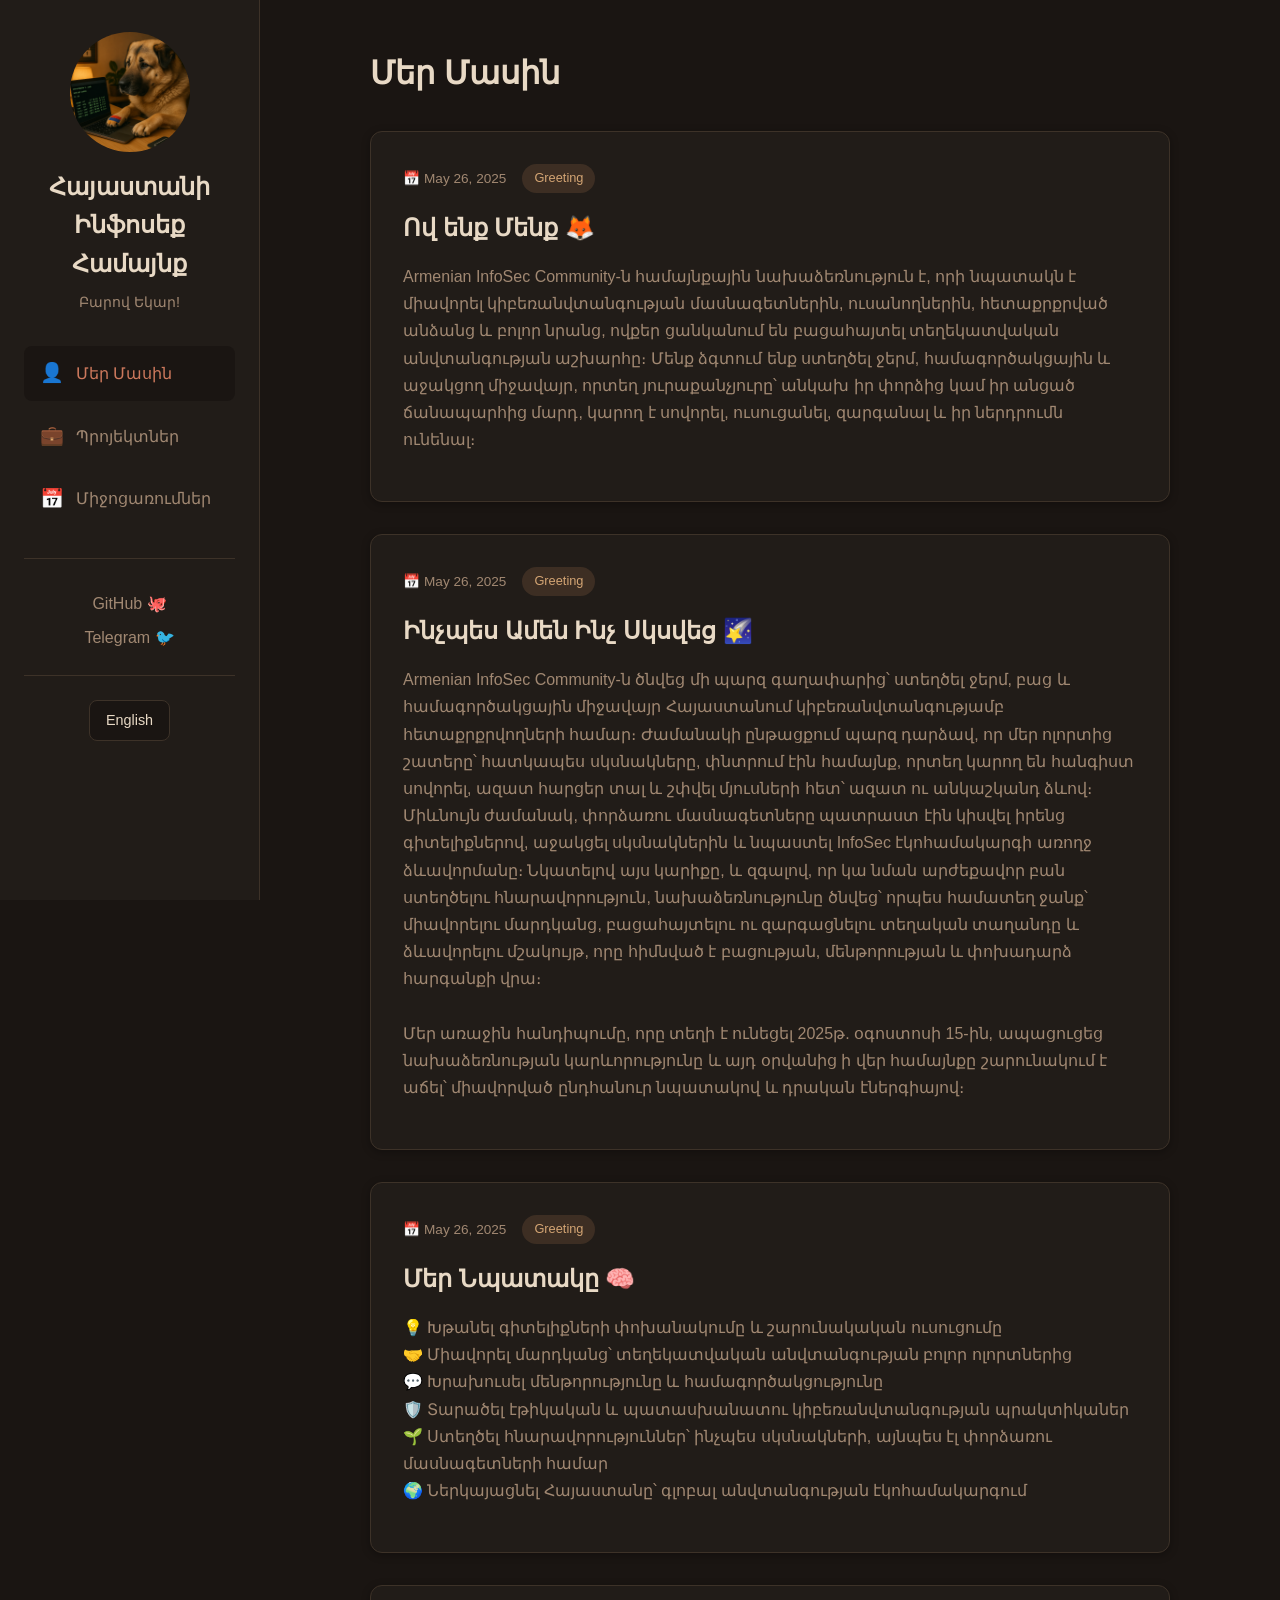
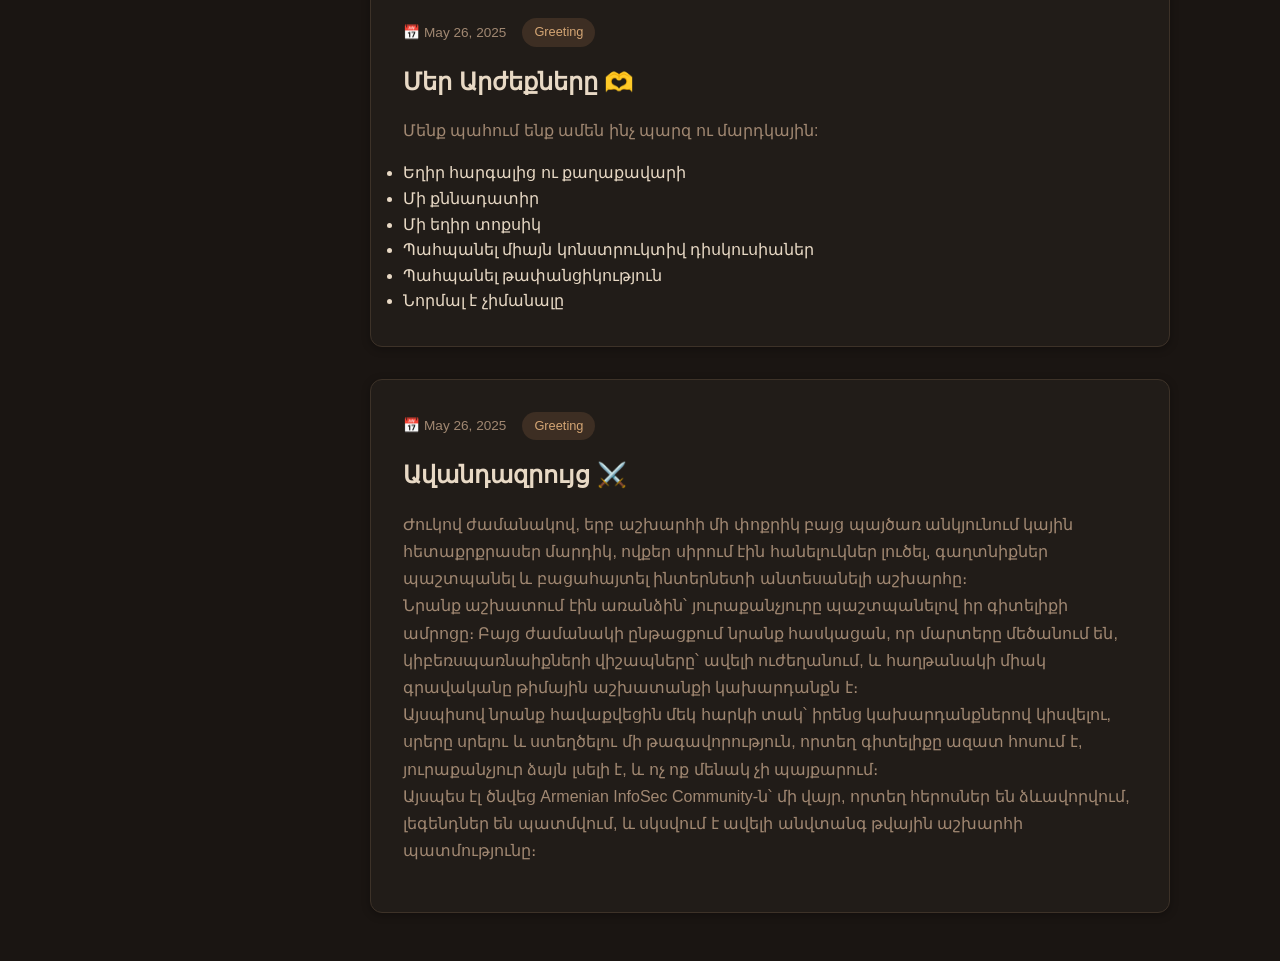
==== am/index.html @ d5e86c0e "Armenian version of the page" ====
<!DOCTYPE html>
<html lang="en">
<head>
    <meta charset="UTF-8">
    <meta name="viewport" content="width=device-width, initial-scale=1.0">
    <title>AIC Community</title>
    <style>
        * {
            margin: 0;
            padding: 0;
            box-sizing: border-box;
        }

        body {
            font-family: -apple-system, BlinkMacSystemFont, 'Segoe UI', Roboto, Oxygen, Ubuntu, Cantarell, sans-serif;
            background: #1a1512;
            color: #e8d9c5;
            line-height: 1.6;
        }

        .container {
            display: flex;
            min-height: 100vh;
        }

        /* Sidebar */
        .sidebar {
            width: 260px;
            background: #211c18;
            border-right: 1px solid #3d3228;
            padding: 2rem 1.5rem;
            position: fixed;
            height: 100vh;
            overflow-y: auto;
        }

        .profile {
            text-align: center;
            margin-bottom: 2rem;
        }

        .avatar {
            width: 120px;
            height: 120px;
            border-radius: 50%;
            background: linear-gradient(135deg, #cc785c 0%, #b5654d 100%);
            margin: 0 auto 1rem;
            display: flex;
            align-items: center;
            justify-content: center;
            color: white;
            font-size: 3rem;
            font-weight: bold;
        }

        .profile h1 {
            font-size: 1.5rem;
            margin-bottom: 0.5rem;
            color: #e8d9c5;
        }

        .profile p {
            color: #a18872;
            font-size: 0.9rem;
        }

        .nav {
            list-style: none;
            margin-top: 2rem;
        }

        .nav li {
            margin-bottom: 0.5rem;
        }

        .nav a {
            display: flex;
            align-items: center;
            padding: 0.75rem 1rem;
            color: #a18872;
            text-decoration: none;
            border-radius: 8px;
            transition: all 0.3s;
        }

        .nav a:hover, .nav a.active {
            background: #1a1512;
            color: #cc785c;
        }

        .nav a::before {
            content: '👤';
            margin-right: 0.75rem;
            font-size: 1.2rem;
        }

        .nav a[href*="projects"]::before { content: '💼'; }
        .nav a[href*="events"]::before { content: '📅'; }

        .social {
            display: flex;
            flex-direction: column;
            align-items: center;
            gap: 0.5rem;
            margin-top: 2rem;
            padding-top: 2rem;
            border-top: 1px solid #3d3228;
        }

        .social a {
            color: #a18872;
            text-decoration: none;
            font-size: 1rem;
            transition: color 0.3s;
        }

        .social a:hover {
            color: #cc785c;
        }

        .social br {
            display: none;
        }

        /* Main Content */
        .main {
            margin-left: 260px;
            flex: 1;
            padding: 3rem;
            display: flex;
            justify-content: center;
        }

        .content-wrapper {
            max-width: 800px;
            width: 100%;
        }

                /* Right Sidebar */
        .right-sidebar {
            position: fixed;
            right: 2rem;
            top: 3rem;
            width: 200px;
            max-height: calc(100vh - 6rem);
            overflow-y: auto;
        }
            .panel {
            background: transparent;
            border: none;
            padding: 1.5rem;
            margin-bottom: 1.5rem;
        }
        
        .panel h3 {
            color: #e8d9c5;
            font-size: 0.85rem;
            margin-bottom: 1rem;
            font-weight: 600;
            text-transform: uppercase;
            letter-spacing: 0.5px;
        }
        
        .panel-list {
            list-style: none;
        }
        
        .panel-list li {
            margin-bottom: 0.75rem;
        }
        
        .panel-list a {
            color: #a18872;
            text-decoration: none;
            font-size: 0.85rem;
            transition: color 0.3s;
            display: block;
            line-height: 1.6;
        }
        
        .panel-list a:hover {
            color: #cc785c;
        }
        

        .header {
            margin-bottom: 2rem;
        }

        .header h2 {
            font-size: 2rem;
            color: #e8d9c5;
            margin-bottom: 0.5rem;
        }

        .posts {
            display: grid;
            gap: 2rem;
        }

        .post-card {
            background: #211c18;
            border-radius: 12px;
            padding: 2rem;
            box-shadow: 0 2px 8px rgba(0,0,0,0.3);
            transition: transform 0.3s, box-shadow 0.3s;
            cursor: pointer;
            border: 1px solid #3d3228;
        }

        .post-card:hover {
            transform: translateY(-4px);
            box-shadow: 0 4px 16px rgba(204,120,92,0.2);
            border-color: #cc785c;
        }

        .post-meta {
            display: flex;
            align-items: center;
            gap: 1rem;
            color: #a18872;
            font-size: 0.85rem;
            margin-bottom: 1rem;
        }

        .post-date::before {
            content: '📅';
            margin-right: 0.25rem;
        }

        .post-category {
            background: #3d2e23;
            color: #d4a574;
            padding: 0.25rem 0.75rem;
            border-radius: 20px;
            font-size: 0.8rem;
        }

        .post-title {
            font-size: 1.5rem;
            color: #e8d9c5;
            margin-bottom: 1rem;
            font-weight: 600;
        }

        .post-excerpt {
            color: #a18872;
            line-height: 1.7;
            margin-bottom: 1rem;
        }

        .post-tags {
            display: flex;
            gap: 0.5rem;
            flex-wrap: wrap;
        }

        .tag {
            color: #cc785c;
            font-size: 0.85rem;
            text-decoration: none;
        }

        .tag::before {
            content: '#';
        }

        /* Responsive */
        @media (max-width: 1400px) {
            .right-sidebar {
                display: none;
            }
        }

        /* Responsive */
        @media (max-width: 768px) {
            .sidebar {
                display: none;
            }
            
            .main {
                margin-left: 0;
                padding: 1.5rem;
            }
            
            .content-wrapper {
                max-width: 100%;
            }
        }
            .language-switcher {
            margin-top: 1.5rem;
            padding-top: 1.5rem;
            border-top: 1px solid #3d3228;
            text-align: center;
        }

        .lang-button {
            display: inline-block;
            color: #e8d9c5;
            background: #1a1512;
            padding: 0.5rem 1rem;
            border-radius: 8px;
            text-decoration: none;
            font-size: 0.9rem;
            transition: all 0.3s;
            border: 1px solid #3d3228;
        }

        .lang-button:hover {
            background: #cc785c;
            color: #1a1512;
            border-color: #cc785c;
        }
        
    </style>
</head>
<body>
    <div class="container">
        <!-- Sidebar -->
        <aside class="sidebar">
            <div class="profile">
                <img src="/images/AIC_logo.png" alt="Profile Picture" class="avatar">
                <h1>Հայաստանի Ինֆոսեք Համայնք</h1>
                <p>Բարով Եկար!</p>
            </div>

            <nav>
                <ul class="nav">
                    <li><a href="/am/index.html" class="active">Մեր Մասին</a></li>
                    <li><a href="/am/projects.html">Պրոյեկտներ</a></li>
                    <li><a href="#events">Միջոցառումներ</a></li>
                </ul>
            </nav>

            <div class="social">
                <a href="https://github.com/Armenian-Infosec-Community" title="GitHub" target="_blank">
                    GitHub 🐙
                </a>
                <br>
                <a href="https://t.me/+4tjTBk0jC0E3NDRi" title="Telegram" target="_blank">
                    Telegram 🐦
                </a>
            </div>
            <div class="language-switcher">
                <a href="/index.html" class="lang-button">English</a>
            </div>
        </aside>

        <!-- Main Content -->
        <main class="main">
            <div class="content-wrapper">
            <header class="header">
                <h2>Մեր Մասին</h2>
            </header>

            <div class="posts">
                <!-- Post 1 -->
                <article class="post-card" id="post-1">
                    <div class="post-meta">
                        <span class="post-date">May 26, 2025</span>
                        <span class="post-category">Greeting</span>
                    </div>
                    <h3 class="post-title">Ով ենք Մենք 🦊</h3>
                    <p class="post-excerpt">
                        Armenian InfoSec Community-ն համայնքային նախաձեռնություն է, որի նպատակն է միավորել կիբեռանվտանգության մասնագետներին, ուսանողներին, հետաքրքրված անձանց և բոլոր նրանց, ովքեր ցանկանում են բացահայտել տեղեկատվական անվտանգության աշխարհը։ Մենք ձգտում ենք ստեղծել ջերմ, համագործակցային և աջակցող միջավայր, որտեղ յուրաքանչյուրը՝ անկախ իր փորձից կամ իր անցած ճանապարհից մարդ, կարող է սովորել, ուսուցանել, զարգանալ և իր ներդրումն ունենալ։

        </p>
                    <div></div>
                </article>

                <!-- Post 2 -->
                <article class="post-card" id="post-2">
                    <div class="post-meta">
                        <span class="post-date">May 26, 2025</span>
                        <span class="post-category">Greeting</span>
                    </div>
                    <h3 class="post-title">Ինչպես Ամեն Ինչ Սկսվեց 🌠</h3>
                    <p class="post-excerpt">
                        Armenian InfoSec Community-ն ծնվեց մի պարզ գաղափարից՝ ստեղծել ջերմ, բաց և համագործակցային միջավայր Հայաստանում կիբեռանվտանգությամբ հետաքրքրվողների համար։ Ժամանակի ընթացքում պարզ դարձավ, որ մեր ոլորտից շատերը՝ հատկապես սկսնակները, փնտրում էին համայնք, որտեղ կարող են հանգիստ սովորել, ազատ հարցեր տալ և շփվել մյուսների հետ՝ ազատ ու անկաշկանդ ձևով։ Միևնույն ժամանակ, փորձառու մասնագետները պատրաստ էին կիսվել իրենց գիտելիքներով, աջակցել սկսնակներին և նպաստել InfoSec էկոհամակարգի առողջ ձևավորմանը։ Նկատելով այս կարիքը, և զգալով, որ կա նման արժեքավոր բան ստեղծելու հնարավորություն, նախաձեռնությունը ծնվեց՝ որպես համատեղ ջանք՝ միավորելու մարդկանց, բացահայտելու ու զարգացնելու տեղական տաղանդը և ձևավորելու մշակույթ, որը հիմնված է բացության, մենթորության և փոխադարձ հարգանքի վրա։  

<br><br>Մեր առաջին հանդիպումը, որը տեղի է ունեցել 2025թ. օգոստոսի 15-ին, ապացուցեց նախաձեռնության կարևորությունը և այդ օրվանից ի վեր համայնքը շարունակում է աճել՝ միավորված ընդհանուր նպատակով և դրական էներգիայով։
      </p>
                    <div>
                    </div>
                </article>

                <!-- Post 3 -->
                <article class="post-card" id="post-3">
                    <div class="post-meta">
                        <span class="post-date">May 26, 2025</span>
                        <span class="post-category">Greeting</span>
                    </div>
                    <h3 class="post-title">Մեր Նպատակը 🧠</h3>
                    <p class="post-excerpt">
💡 Խթանել գիտելիքների փոխանակումը և շարունակական ուսուցումը <br>

🤝 Միավորել մարդկանց՝ տեղեկատվական անվտանգության բոլոր ոլորտներից <br>

💬 Խրախուսել մենթորությունը և համագործակցությունը<br>

🛡️ Տարածել էթիկական և պատասխանատու կիբեռանվտանգության պրակտիկաներ<br>

🌱 Ստեղծել հնարավորություններ՝ ինչպես սկսնակների, այնպես էլ փորձառու մասնագետների համար<br>

🌍 Ներկայացնել Հայաստանը՝ գլոբալ անվտանգության էկոհամակարգում     <br>              </p>
                    <div>
                    </div>
                </article>

                <!-- Post 4 -->
                <article class="post-card" id="post-4">
                    <div class="post-meta">
                        <span class="post-date">May 26, 2025</span>
                        <span class="post-category">Greeting</span>
                    </div>
                    <h3 class="post-title">Մեր Արժեքները 🫶</h3>
                    <p class="post-excerpt">
Մենք պահում ենք ամեն ինչ պարզ ու մարդկային:<br>  
<ul>
<li>Եղիր հարգալից ու քաղաքավարի<br> </li>

<li>Մի քննադատիր<br>  </li>

<li>Մի եղիր տոքսիկ<br>  </li>

<li>Պահպանել միայն կոնստրուկտիվ դիսկուսիաներ<br>  </li>

<li>Պահպանել թափանցիկություն<br>   </li>

<li>Նորմալ է չիմանալը     <br>  </li>             </p>
                    <div>
                    </div>
                </article>
                               <!-- Post 5 -->
                <article class="post-card" id="post-5">
                    <div class="post-meta">
                        <span class="post-date">May 26, 2025</span>
                        <span class="post-category">Greeting</span>
                    </div>
                    <h3 class="post-title">Ավանդազրույց ⚔️</h3>
                    <p class="post-excerpt">
Ժուկով ժամանակով, երբ աշխարհի մի փոքրիկ բայց պայծառ անկյունում կային հետաքրքրասեր մարդիկ, ովքեր սիրում էին հանելուկներ լուծել, գաղտնիքներ պաշտպանել և բացահայտել ինտերնետի անտեսանելի աշխարհը։<br> 
Նրանք աշխատում էին առանձին՝ յուրաքանչյուրը պաշտպանելով իր գիտելիքի ամրոցը։ Բայց ժամանակի ընթացքում նրանք հասկացան, որ մարտերը մեծանում են, կիբեռսպառնաիքների վիշապները՝ ավելի ուժեղանում, և հաղթանակի միակ գրավականը թիմային աշխատանքի կախարդանքն է։ <br>
Այսպիսով նրանք հավաքվեցին մեկ հարկի տակ՝ իրենց կախարդանքներով կիսվելու, սրերը սրելու և ստեղծելու մի թագավորություն, որտեղ գիտելիքը ազատ հոսում է, յուրաքանչյուր ձայն լսելի է, և ոչ ոք մենակ չի պայքարում։ <br>
Այսպես էլ ծնվեց Armenian InfoSec Community-ն՝ մի վայր, որտեղ հերոսներ են ձևավորվում, լեգենդներ են պատմվում, և սկսվում է ավելի անվտանգ թվային աշխարհի պատմությունը։

          </p>
                    <div>
                    </div>
                </article>
            </div>
            </div>
        </main>
    <!-- Right Sidebar -->
<aside class="right-sidebar">
    <!-- Table of Contents -->
    <div class="panel">
        <h3>Contents</h3>
        <ul class="panel-list">
            <li><a href="#post-1">Ով ենք Մենք</a></li>
            <li><a href="#post-2">Ինչպես Ամեն Ինչ Սկսվեց</a></li>
            <li><a href="#post-3">Մեր Նպատակը</a></li>
            <li><a href="#post-4">Մեր Արժեքները</a></li>
            <li><a href="#post-5">Ավանդազրույց</a></li>
        </ul>
    </div>
</aside>
    </div>
</body>

</html>
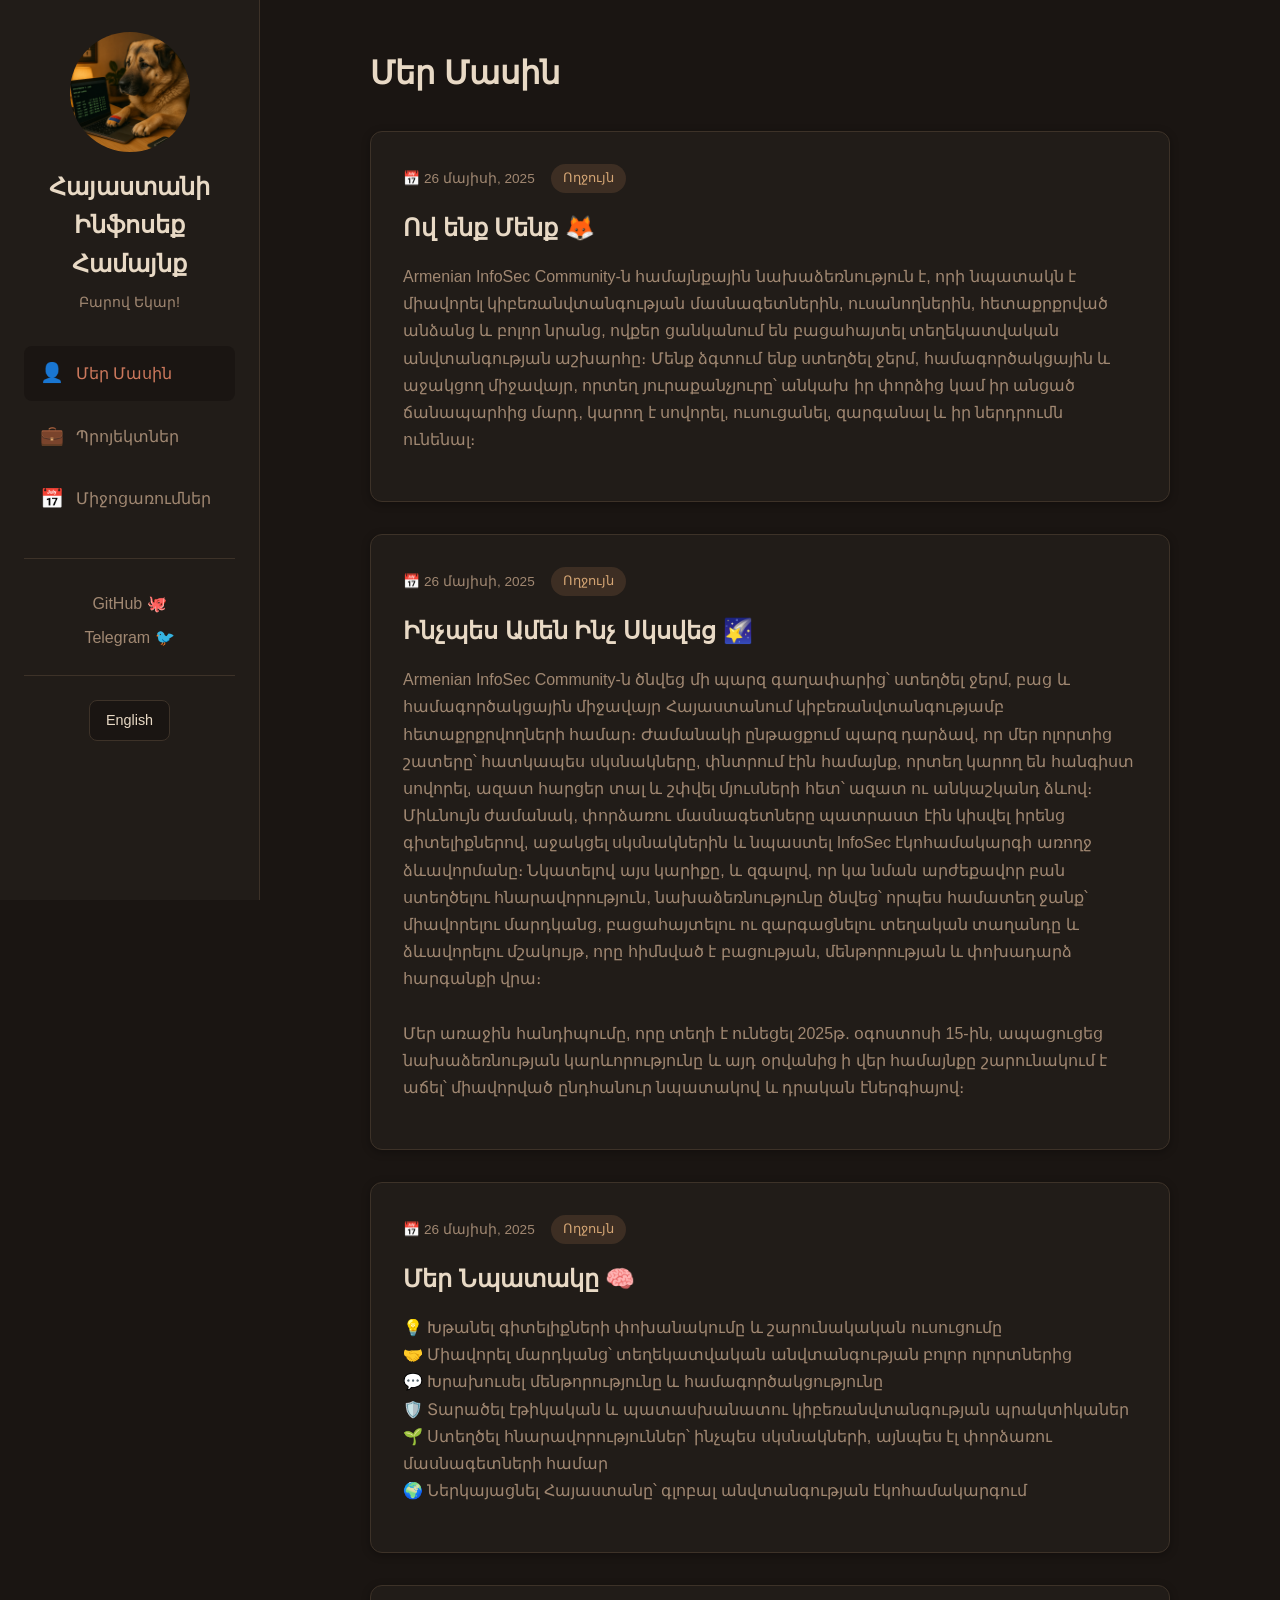
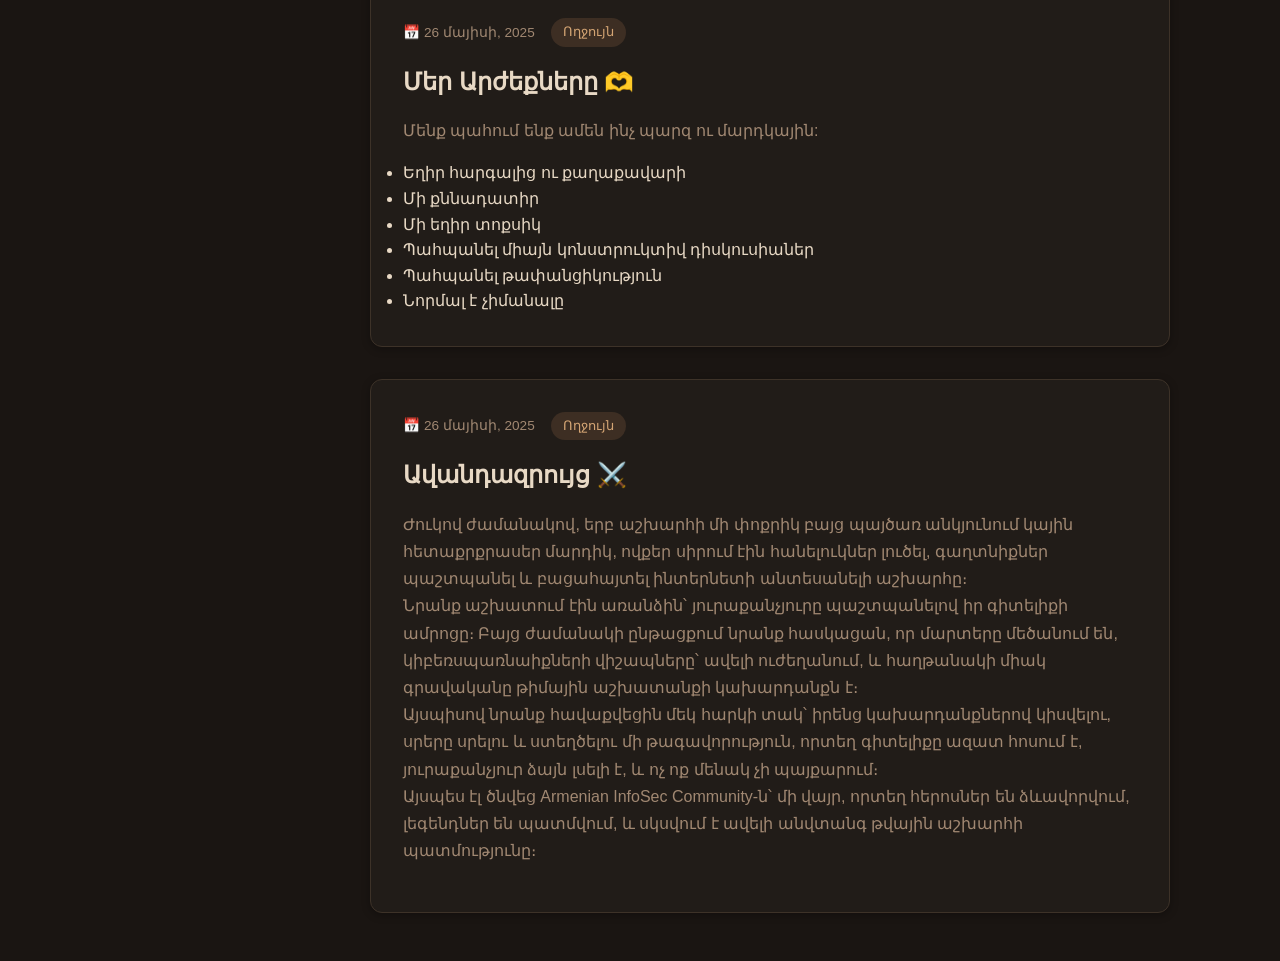
==== commit 2fd43d20: "Add mobile navigation and fix stale site content Turn the sidebar into a compact header at 768px and" ====
--- a/am/index.html
+++ b/am/index.html
@@ -1,9 +1,9 @@
 <!DOCTYPE html>
-<html lang="en">
+<html lang="hy">
 <head>
     <meta charset="UTF-8">
     <meta name="viewport" content="width=device-width, initial-scale=1.0">
-    <title>AIC Community</title>
+    <title>Հայաստանի Ինֆոսեք Համայնք</title>
     <style>
         * {
             margin: 0;
@@ -274,10 +274,6 @@
 
         /* Responsive */
         @media (max-width: 768px) {
-            .sidebar {
-                display: none;
-            }
-            
             .main {
                 margin-left: 0;
                 padding: 1.5rem;
@@ -312,6 +308,76 @@
             border-color: #cc785c;
         }
         
+        /* Mobile: the sidebar becomes a compact header so navigation stays available */
+        @media (max-width: 768px) {
+            .container {
+                flex-direction: column;
+            }
+
+            .sidebar {
+                position: static;
+                width: 100%;
+                height: auto;
+                overflow-y: visible;
+                border-right: none;
+                border-bottom: 1px solid #3d3228;
+                padding: 1.5rem;
+            }
+
+            .profile {
+                margin-bottom: 1rem;
+            }
+
+            .avatar {
+                width: 72px;
+                height: 72px;
+                margin-bottom: 0.5rem;
+            }
+
+            .profile h1 {
+                font-size: 1.25rem;
+                margin-bottom: 0.25rem;
+            }
+
+            .nav {
+                display: flex;
+                flex-wrap: wrap;
+                justify-content: center;
+                gap: 0.5rem;
+                margin-top: 1rem;
+            }
+
+            .nav li {
+                margin-bottom: 0;
+            }
+
+            .nav a {
+                padding: 0.5rem 0.75rem;
+                font-size: 0.9rem;
+            }
+
+            .nav a::before {
+                margin-right: 0.5rem;
+                font-size: 1rem;
+            }
+
+            .social {
+                flex-direction: row;
+                justify-content: center;
+                gap: 1.5rem;
+                margin-top: 1rem;
+                padding-top: 1rem;
+            }
+
+            .language-switcher {
+                margin-top: 1rem;
+                padding-top: 1rem;
+            }
+
+            .project-value a {
+                overflow-wrap: anywhere;
+            }
+        }
     </style>
 </head>
 <body>
@@ -328,7 +394,7 @@
                 <ul class="nav">
                     <li><a href="/am/index.html" class="active">Մեր Մասին</a></li>
                     <li><a href="/am/projects.html">Պրոյեկտներ</a></li>
-                    <li><a href="#events">Միջոցառումներ</a></li>
+                    <li><a href="/am/events.html">Միջոցառումներ</a></li>
                 </ul>
             </nav>
 
@@ -357,8 +423,8 @@
                 <!-- Post 1 -->
                 <article class="post-card" id="post-1">
                     <div class="post-meta">
-                        <span class="post-date">May 26, 2025</span>
-                        <span class="post-category">Greeting</span>
+                        <span class="post-date">26 մայիսի, 2025</span>
+                        <span class="post-category">Ողջույն</span>
                     </div>
                     <h3 class="post-title">Ով ենք Մենք 🦊</h3>
                     <p class="post-excerpt">
@@ -371,8 +437,8 @@
                 <!-- Post 2 -->
                 <article class="post-card" id="post-2">
                     <div class="post-meta">
-                        <span class="post-date">May 26, 2025</span>
-                        <span class="post-category">Greeting</span>
+                        <span class="post-date">26 մայիսի, 2025</span>
+                        <span class="post-category">Ողջույն</span>
                     </div>
                     <h3 class="post-title">Ինչպես Ամեն Ինչ Սկսվեց 🌠</h3>
                     <p class="post-excerpt">
@@ -387,8 +453,8 @@
                 <!-- Post 3 -->
                 <article class="post-card" id="post-3">
                     <div class="post-meta">
-                        <span class="post-date">May 26, 2025</span>
-                        <span class="post-category">Greeting</span>
+                        <span class="post-date">26 մայիսի, 2025</span>
+                        <span class="post-category">Ողջույն</span>
                     </div>
                     <h3 class="post-title">Մեր Նպատակը 🧠</h3>
                     <p class="post-excerpt">
@@ -410,8 +476,8 @@
                 <!-- Post 4 -->
                 <article class="post-card" id="post-4">
                     <div class="post-meta">
-                        <span class="post-date">May 26, 2025</span>
-                        <span class="post-category">Greeting</span>
+                        <span class="post-date">26 մայիսի, 2025</span>
+                        <span class="post-category">Ողջույն</span>
                     </div>
                     <h3 class="post-title">Մեր Արժեքները 🫶</h3>
                     <p class="post-excerpt">
@@ -434,8 +500,8 @@
                                <!-- Post 5 -->
                 <article class="post-card" id="post-5">
                     <div class="post-meta">
-                        <span class="post-date">May 26, 2025</span>
-                        <span class="post-category">Greeting</span>
+                        <span class="post-date">26 մայիսի, 2025</span>
+                        <span class="post-category">Ողջույն</span>
                     </div>
                     <h3 class="post-title">Ավանդազրույց ⚔️</h3>
                     <p class="post-excerpt">
@@ -455,7 +521,7 @@
 <aside class="right-sidebar">
     <!-- Table of Contents -->
     <div class="panel">
-        <h3>Contents</h3>
+        <h3>Բովանդակություն</h3>
         <ul class="panel-list">
             <li><a href="#post-1">Ով ենք Մենք</a></li>
             <li><a href="#post-2">Ինչպես Ամեն Ինչ Սկսվեց</a></li>
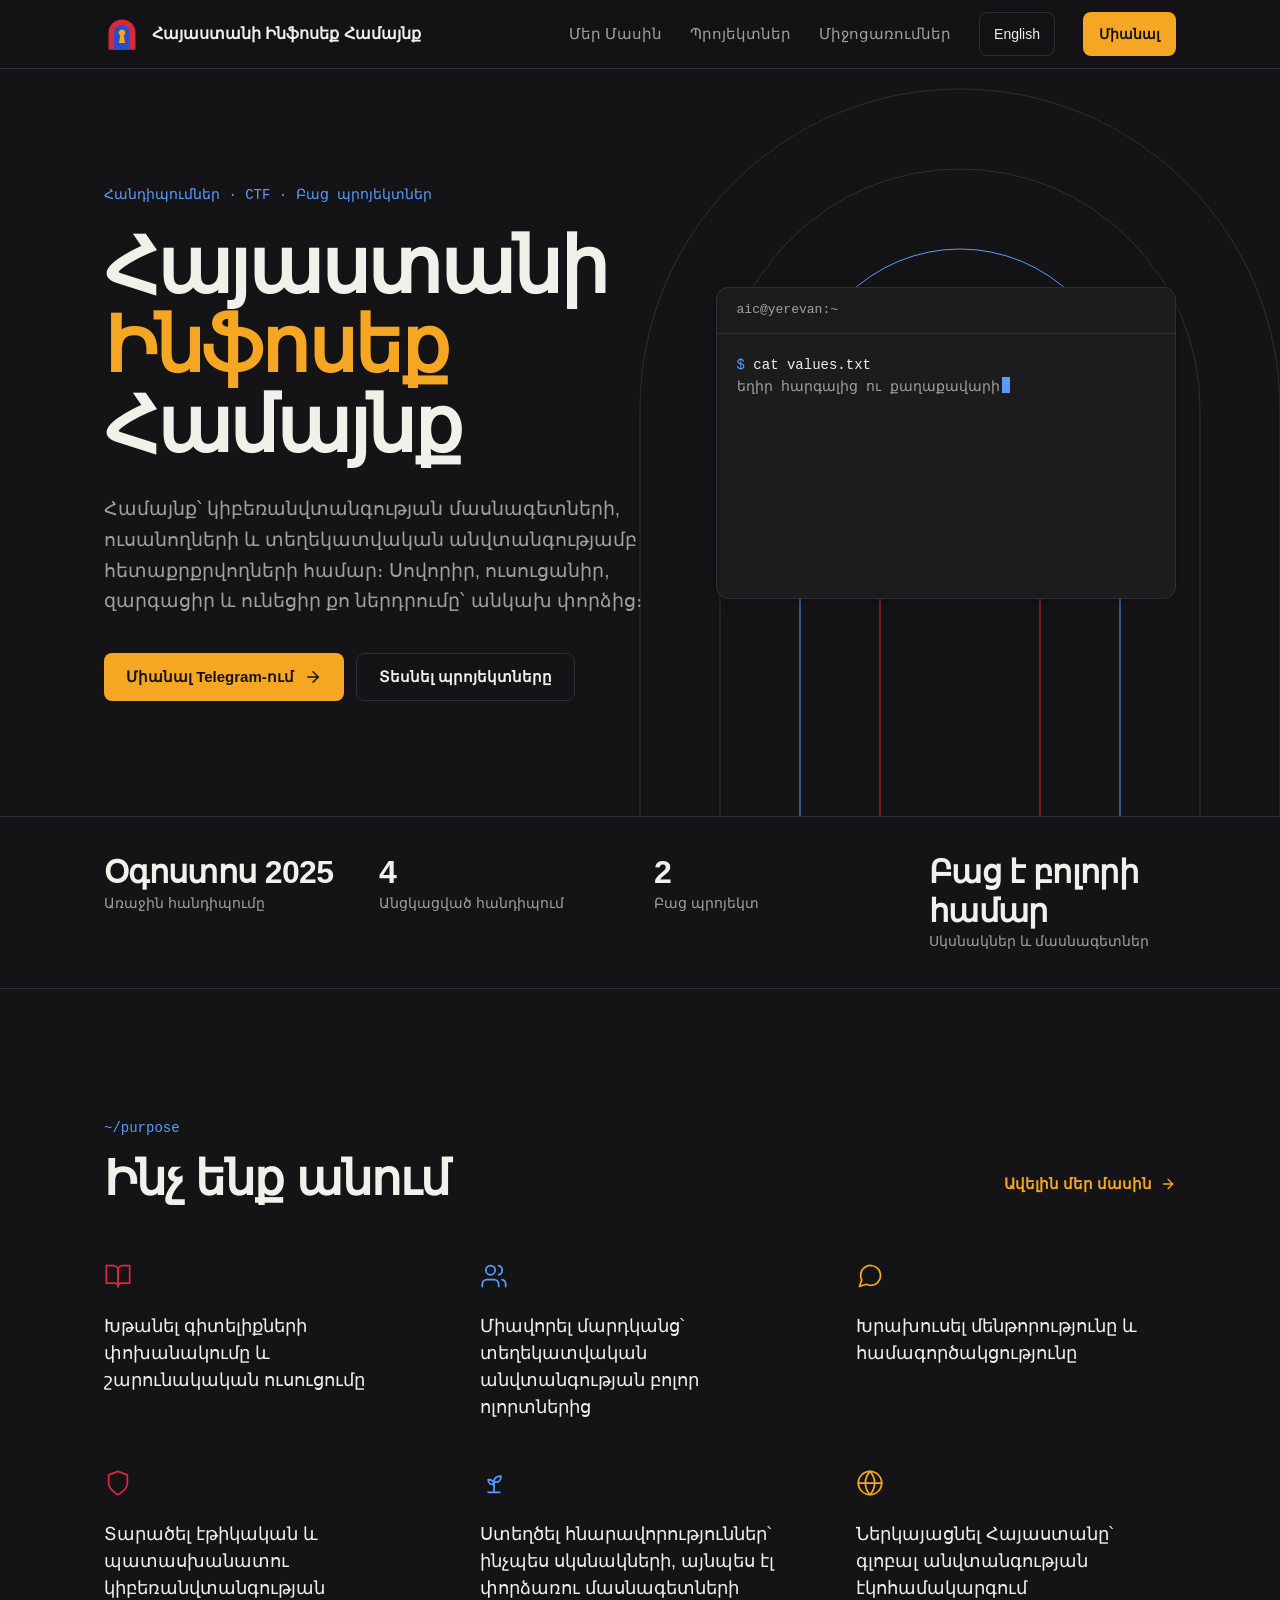
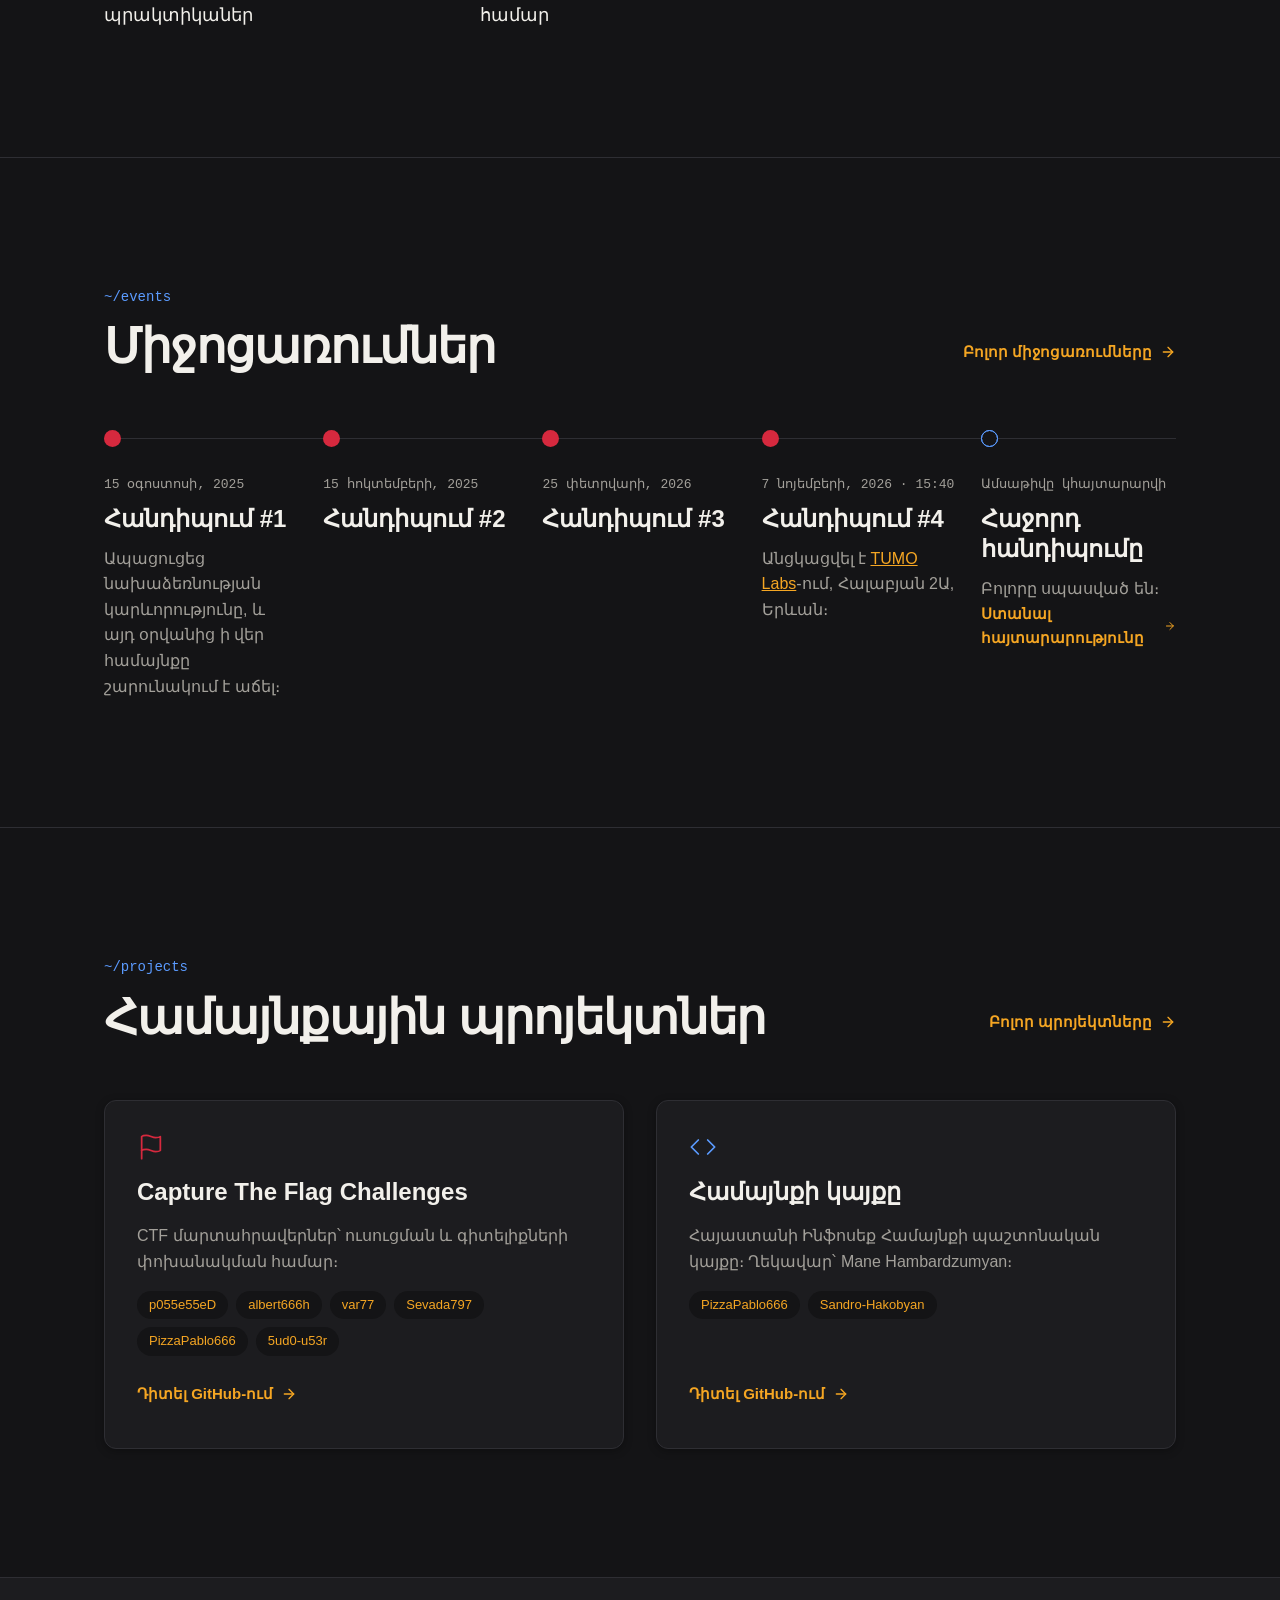
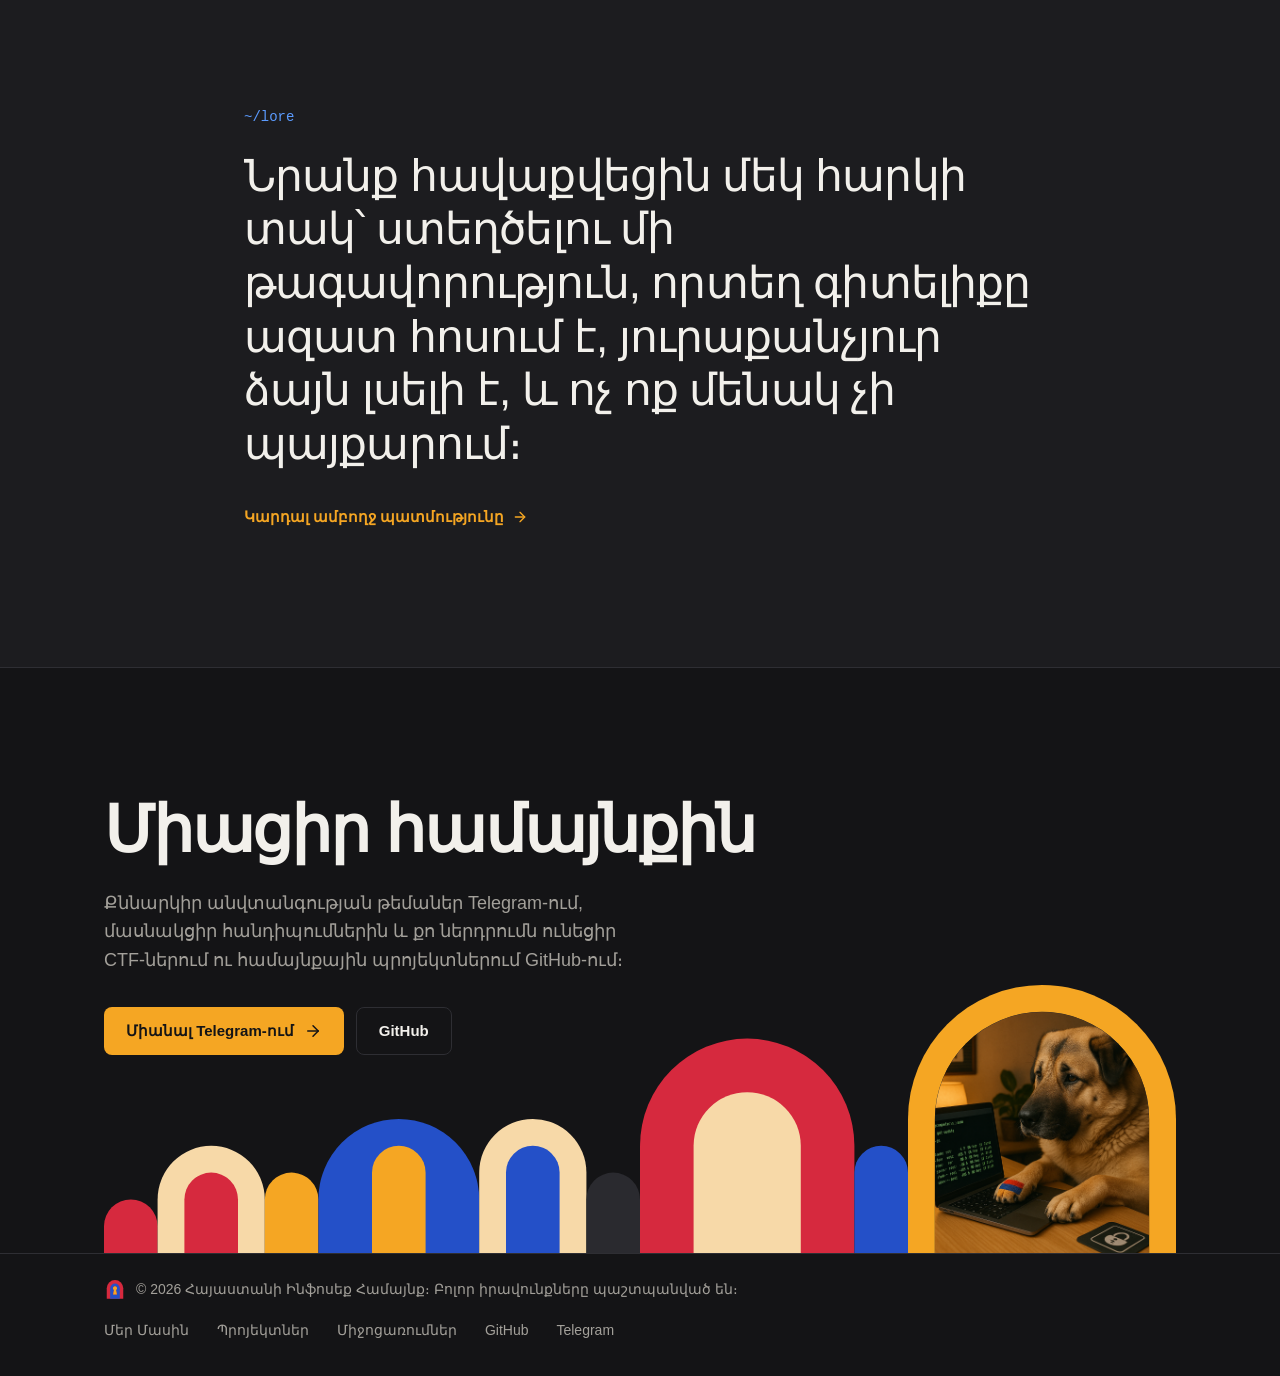
==== commit ddb931e1: "Redesign site with top navigation, new palette and vector logo Replace the sidebar layout with a sha" ====
--- a/am/index.html
+++ b/am/index.html
@@ -1,537 +1,219 @@
-<!DOCTYPE html>
-<html lang="hy">
-<head>
-    <meta charset="UTF-8">
-    <meta name="viewport" content="width=device-width, initial-scale=1.0">
-    <title>Հայաստանի Ինֆոսեք Համայնք</title>
-    <style>
-        * {
-            margin: 0;
-            padding: 0;
-            box-sizing: border-box;
-        }
-
-        body {
-            font-family: -apple-system, BlinkMacSystemFont, 'Segoe UI', Roboto, Oxygen, Ubuntu, Cantarell, sans-serif;
-            background: #1a1512;
-            color: #e8d9c5;
-            line-height: 1.6;
-        }
-
-        .container {
-            display: flex;
-            min-height: 100vh;
-        }
-
-        /* Sidebar */
-        .sidebar {
-            width: 260px;
-            background: #211c18;
-            border-right: 1px solid #3d3228;
-            padding: 2rem 1.5rem;
-            position: fixed;
-            height: 100vh;
-            overflow-y: auto;
-        }
-
-        .profile {
-            text-align: center;
-            margin-bottom: 2rem;
-        }
-
-        .avatar {
-            width: 120px;
-            height: 120px;
-            border-radius: 50%;
-            background: linear-gradient(135deg, #cc785c 0%, #b5654d 100%);
-            margin: 0 auto 1rem;
-            display: flex;
-            align-items: center;
-            justify-content: center;
-            color: white;
-            font-size: 3rem;
-            font-weight: bold;
-        }
-
-        .profile h1 {
-            font-size: 1.5rem;
-            margin-bottom: 0.5rem;
-            color: #e8d9c5;
-        }
-
-        .profile p {
-            color: #a18872;
-            font-size: 0.9rem;
-        }
-
-        .nav {
-            list-style: none;
-            margin-top: 2rem;
-        }
-
-        .nav li {
-            margin-bottom: 0.5rem;
-        }
-
-        .nav a {
-            display: flex;
-            align-items: center;
-            padding: 0.75rem 1rem;
-            color: #a18872;
-            text-decoration: none;
-            border-radius: 8px;
-            transition: all 0.3s;
-        }
-
-        .nav a:hover, .nav a.active {
-            background: #1a1512;
-            color: #cc785c;
-        }
-
-        .nav a::before {
-            content: '👤';
-            margin-right: 0.75rem;
-            font-size: 1.2rem;
-        }
-
-        .nav a[href*="projects"]::before { content: '💼'; }
-        .nav a[href*="events"]::before { content: '📅'; }
-
-        .social {
-            display: flex;
-            flex-direction: column;
-            align-items: center;
-            gap: 0.5rem;
-            margin-top: 2rem;
-            padding-top: 2rem;
-            border-top: 1px solid #3d3228;
-        }
-
-        .social a {
-            color: #a18872;
-            text-decoration: none;
-            font-size: 1rem;
-            transition: color 0.3s;
-        }
-
-        .social a:hover {
-            color: #cc785c;
-        }
-
-        .social br {
-            display: none;
-        }
-
-        /* Main Content */
-        .main {
-            margin-left: 260px;
-            flex: 1;
-            padding: 3rem;
-            display: flex;
-            justify-content: center;
-        }
-
-        .content-wrapper {
-            max-width: 800px;
-            width: 100%;
-        }
-
-                /* Right Sidebar */
-        .right-sidebar {
-            position: fixed;
-            right: 2rem;
-            top: 3rem;
-            width: 200px;
-            max-height: calc(100vh - 6rem);
-            overflow-y: auto;
-        }
-            .panel {
-            background: transparent;
-            border: none;
-            padding: 1.5rem;
-            margin-bottom: 1.5rem;
-        }
-        
-        .panel h3 {
-            color: #e8d9c5;
-            font-size: 0.85rem;
-            margin-bottom: 1rem;
-            font-weight: 600;
-            text-transform: uppercase;
-            letter-spacing: 0.5px;
-        }
-        
-        .panel-list {
-            list-style: none;
-        }
-        
-        .panel-list li {
-            margin-bottom: 0.75rem;
-        }
-        
-        .panel-list a {
-            color: #a18872;
-            text-decoration: none;
-            font-size: 0.85rem;
-            transition: color 0.3s;
-            display: block;
-            line-height: 1.6;
-        }
-        
-        .panel-list a:hover {
-            color: #cc785c;
-        }
-        
-
-        .header {
-            margin-bottom: 2rem;
-        }
-
-        .header h2 {
-            font-size: 2rem;
-            color: #e8d9c5;
-            margin-bottom: 0.5rem;
-        }
-
-        .posts {
-            display: grid;
-            gap: 2rem;
-        }
-
-        .post-card {
-            background: #211c18;
-            border-radius: 12px;
-            padding: 2rem;
-            box-shadow: 0 2px 8px rgba(0,0,0,0.3);
-            transition: transform 0.3s, box-shadow 0.3s;
-            cursor: pointer;
-            border: 1px solid #3d3228;
-        }
-
-        .post-card:hover {
-            transform: translateY(-4px);
-            box-shadow: 0 4px 16px rgba(204,120,92,0.2);
-            border-color: #cc785c;
-        }
-
-        .post-meta {
-            display: flex;
-            align-items: center;
-            gap: 1rem;
-            color: #a18872;
-            font-size: 0.85rem;
-            margin-bottom: 1rem;
-        }
-
-        .post-date::before {
-            content: '📅';
-            margin-right: 0.25rem;
-        }
-
-        .post-category {
-            background: #3d2e23;
-            color: #d4a574;
-            padding: 0.25rem 0.75rem;
-            border-radius: 20px;
-            font-size: 0.8rem;
-        }
-
-        .post-title {
-            font-size: 1.5rem;
-            color: #e8d9c5;
-            margin-bottom: 1rem;
-            font-weight: 600;
-        }
-
-        .post-excerpt {
-            color: #a18872;
-            line-height: 1.7;
-            margin-bottom: 1rem;
-        }
-
-        .post-tags {
-            display: flex;
-            gap: 0.5rem;
-            flex-wrap: wrap;
-        }
-
-        .tag {
-            color: #cc785c;
-            font-size: 0.85rem;
-            text-decoration: none;
-        }
-
-        .tag::before {
-            content: '#';
-        }
-
-        /* Responsive */
-        @media (max-width: 1400px) {
-            .right-sidebar {
-                display: none;
-            }
-        }
-
-        /* Responsive */
-        @media (max-width: 768px) {
-            .main {
-                margin-left: 0;
-                padding: 1.5rem;
-            }
-            
-            .content-wrapper {
-                max-width: 100%;
-            }
-        }
-            .language-switcher {
-            margin-top: 1.5rem;
-            padding-top: 1.5rem;
-            border-top: 1px solid #3d3228;
-            text-align: center;
-        }
-
-        .lang-button {
-            display: inline-block;
-            color: #e8d9c5;
-            background: #1a1512;
-            padding: 0.5rem 1rem;
-            border-radius: 8px;
-            text-decoration: none;
-            font-size: 0.9rem;
-            transition: all 0.3s;
-            border: 1px solid #3d3228;
-        }
-
-        .lang-button:hover {
-            background: #cc785c;
-            color: #1a1512;
-            border-color: #cc785c;
-        }
-        
-        /* Mobile: the sidebar becomes a compact header so navigation stays available */
-        @media (max-width: 768px) {
-            .container {
-                flex-direction: column;
-            }
-
-            .sidebar {
-                position: static;
-                width: 100%;
-                height: auto;
-                overflow-y: visible;
-                border-right: none;
-                border-bottom: 1px solid #3d3228;
-                padding: 1.5rem;
-            }
-
-            .profile {
-                margin-bottom: 1rem;
-            }
-
-            .avatar {
-                width: 72px;
-                height: 72px;
-                margin-bottom: 0.5rem;
-            }
-
-            .profile h1 {
-                font-size: 1.25rem;
-                margin-bottom: 0.25rem;
-            }
-
-            .nav {
-                display: flex;
-                flex-wrap: wrap;
-                justify-content: center;
-                gap: 0.5rem;
-                margin-top: 1rem;
-            }
-
-            .nav li {
-                margin-bottom: 0;
-            }
-
-            .nav a {
-                padding: 0.5rem 0.75rem;
-                font-size: 0.9rem;
-            }
-
-            .nav a::before {
-                margin-right: 0.5rem;
-                font-size: 1rem;
-            }
-
-            .social {
-                flex-direction: row;
-                justify-content: center;
-                gap: 1.5rem;
-                margin-top: 1rem;
-                padding-top: 1rem;
-            }
-
-            .language-switcher {
-                margin-top: 1rem;
-                padding-top: 1rem;
-            }
-
-            .project-value a {
-                overflow-wrap: anywhere;
-            }
-        }
-    </style>
-</head>
-<body>
-    <div class="container">
-        <!-- Sidebar -->
-        <aside class="sidebar">
-            <div class="profile">
-                <img src="/images/AIC_logo.png" alt="Profile Picture" class="avatar">
-                <h1>Հայաստանի Ինֆոսեք Համայնք</h1>
-                <p>Բարով Եկար!</p>
-            </div>
-
-            <nav>
-                <ul class="nav">
-                    <li><a href="/am/index.html" class="active">Մեր Մասին</a></li>
-                    <li><a href="/am/projects.html">Պրոյեկտներ</a></li>
-                    <li><a href="/am/events.html">Միջոցառումներ</a></li>
-                </ul>
-            </nav>
-
-            <div class="social">
-                <a href="https://github.com/Armenian-Infosec-Community" title="GitHub" target="_blank">
-                    GitHub 🐙
-                </a>
-                <br>
-                <a href="https://t.me/+4tjTBk0jC0E3NDRi" title="Telegram" target="_blank">
-                    Telegram 🐦
-                </a>
-            </div>
-            <div class="language-switcher">
-                <a href="/index.html" class="lang-button">English</a>
-            </div>
-        </aside>
-
-        <!-- Main Content -->
-        <main class="main">
-            <div class="content-wrapper">
-            <header class="header">
-                <h2>Մեր Մասին</h2>
-            </header>
-
-            <div class="posts">
-                <!-- Post 1 -->
-                <article class="post-card" id="post-1">
-                    <div class="post-meta">
-                        <span class="post-date">26 մայիսի, 2025</span>
-                        <span class="post-category">Ողջույն</span>
-                    </div>
-                    <h3 class="post-title">Ով ենք Մենք 🦊</h3>
-                    <p class="post-excerpt">
-                        Armenian InfoSec Community-ն համայնքային նախաձեռնություն է, որի նպատակն է միավորել կիբեռանվտանգության մասնագետներին, ուսանողներին, հետաքրքրված անձանց և բոլոր նրանց, ովքեր ցանկանում են բացահայտել տեղեկատվական անվտանգության աշխարհը։ Մենք ձգտում ենք ստեղծել ջերմ, համագործակցային և աջակցող միջավայր, որտեղ յուրաքանչյուրը՝ անկախ իր փորձից կամ իր անցած ճանապարհից մարդ, կարող է սովորել, ուսուցանել, զարգանալ և իր ներդրումն ունենալ։
-
-        </p>
-                    <div></div>
-                </article>
-
-                <!-- Post 2 -->
-                <article class="post-card" id="post-2">
-                    <div class="post-meta">
-                        <span class="post-date">26 մայիսի, 2025</span>
-                        <span class="post-category">Ողջույն</span>
-                    </div>
-                    <h3 class="post-title">Ինչպես Ամեն Ինչ Սկսվեց 🌠</h3>
-                    <p class="post-excerpt">
-                        Armenian InfoSec Community-ն ծնվեց մի պարզ գաղափարից՝ ստեղծել ջերմ, բաց և համագործակցային միջավայր Հայաստանում կիբեռանվտանգությամբ հետաքրքրվողների համար։ Ժամանակի ընթացքում պարզ դարձավ, որ մեր ոլորտից շատերը՝ հատկապես սկսնակները, փնտրում էին համայնք, որտեղ կարող են հանգիստ սովորել, ազատ հարցեր տալ և շփվել մյուսների հետ՝ ազատ ու անկաշկանդ ձևով։ Միևնույն ժամանակ, փորձառու մասնագետները պատրաստ էին կիսվել իրենց գիտելիքներով, աջակցել սկսնակներին և նպաստել InfoSec էկոհամակարգի առողջ ձևավորմանը։ Նկատելով այս կարիքը, և զգալով, որ կա նման արժեքավոր բան ստեղծելու հնարավորություն, նախաձեռնությունը ծնվեց՝ որպես համատեղ ջանք՝ միավորելու մարդկանց, բացահայտելու ու զարգացնելու տեղական տաղանդը և ձևավորելու մշակույթ, որը հիմնված է բացության, մենթորության և փոխադարձ հարգանքի վրա։  
-
-<br><br>Մեր առաջին հանդիպումը, որը տեղի է ունեցել 2025թ. օգոստոսի 15-ին, ապացուցեց նախաձեռնության կարևորությունը և այդ օրվանից ի վեր համայնքը շարունակում է աճել՝ միավորված ընդհանուր նպատակով և դրական էներգիայով։
-      </p>
-                    <div>
-                    </div>
-                </article>
-
-                <!-- Post 3 -->
-                <article class="post-card" id="post-3">
-                    <div class="post-meta">
-                        <span class="post-date">26 մայիսի, 2025</span>
-                        <span class="post-category">Ողջույն</span>
-                    </div>
-                    <h3 class="post-title">Մեր Նպատակը 🧠</h3>
-                    <p class="post-excerpt">
-💡 Խթանել գիտելիքների փոխանակումը և շարունակական ուսուցումը <br>
-
-🤝 Միավորել մարդկանց՝ տեղեկատվական անվտանգության բոլոր ոլորտներից <br>
-
-💬 Խրախուսել մենթորությունը և համագործակցությունը<br>
-
-🛡️ Տարածել էթիկական և պատասխանատու կիբեռանվտանգության պրակտիկաներ<br>
-
-🌱 Ստեղծել հնարավորություններ՝ ինչպես սկսնակների, այնպես էլ փորձառու մասնագետների համար<br>
-
-🌍 Ներկայացնել Հայաստանը՝ գլոբալ անվտանգության էկոհամակարգում     <br>              </p>
-                    <div>
-                    </div>
-                </article>
-
-                <!-- Post 4 -->
-                <article class="post-card" id="post-4">
-                    <div class="post-meta">
-                        <span class="post-date">26 մայիսի, 2025</span>
-                        <span class="post-category">Ողջույն</span>
-                    </div>
-                    <h3 class="post-title">Մեր Արժեքները 🫶</h3>
-                    <p class="post-excerpt">
-Մենք պահում ենք ամեն ինչ պարզ ու մարդկային:<br>  
-<ul>
-<li>Եղիր հարգալից ու քաղաքավարի<br> </li>
-
-<li>Մի քննադատիր<br>  </li>
-
-<li>Մի եղիր տոքսիկ<br>  </li>
-
-<li>Պահպանել միայն կոնստրուկտիվ դիսկուսիաներ<br>  </li>
-
-<li>Պահպանել թափանցիկություն<br>   </li>
-
-<li>Նորմալ է չիմանալը     <br>  </li>             </p>
-                    <div>
-                    </div>
-                </article>
-                               <!-- Post 5 -->
-                <article class="post-card" id="post-5">
-                    <div class="post-meta">
-                        <span class="post-date">26 մայիսի, 2025</span>
-                        <span class="post-category">Ողջույն</span>
-                    </div>
-                    <h3 class="post-title">Ավանդազրույց ⚔️</h3>
-                    <p class="post-excerpt">
-Ժուկով ժամանակով, երբ աշխարհի մի փոքրիկ բայց պայծառ անկյունում կային հետաքրքրասեր մարդիկ, ովքեր սիրում էին հանելուկներ լուծել, գաղտնիքներ պաշտպանել և բացահայտել ինտերնետի անտեսանելի աշխարհը։<br> 
-Նրանք աշխատում էին առանձին՝ յուրաքանչյուրը պաշտպանելով իր գիտելիքի ամրոցը։ Բայց ժամանակի ընթացքում նրանք հասկացան, որ մարտերը մեծանում են, կիբեռսպառնաիքների վիշապները՝ ավելի ուժեղանում, և հաղթանակի միակ գրավականը թիմային աշխատանքի կախարդանքն է։ <br>
-Այսպիսով նրանք հավաքվեցին մեկ հարկի տակ՝ իրենց կախարդանքներով կիսվելու, սրերը սրելու և ստեղծելու մի թագավորություն, որտեղ գիտելիքը ազատ հոսում է, յուրաքանչյուր ձայն լսելի է, և ոչ ոք մենակ չի պայքարում։ <br>
-Այսպես էլ ծնվեց Armenian InfoSec Community-ն՝ մի վայր, որտեղ հերոսներ են ձևավորվում, լեգենդներ են պատմվում, և սկսվում է ավելի անվտանգ թվային աշխարհի պատմությունը։
-
-          </p>
-                    <div>
-                    </div>
-                </article>
-            </div>
-            </div>
-        </main>
-    <!-- Right Sidebar -->
-<aside class="right-sidebar">
-    <!-- Table of Contents -->
-    <div class="panel">
-        <h3>Բովանդակություն</h3>
-        <ul class="panel-list">
-            <li><a href="#post-1">Ով ենք Մենք</a></li>
-            <li><a href="#post-2">Ինչպես Ամեն Ինչ Սկսվեց</a></li>
-            <li><a href="#post-3">Մեր Նպատակը</a></li>
-            <li><a href="#post-4">Մեր Արժեքները</a></li>
-            <li><a href="#post-5">Ավանդազրույց</a></li>
-        </ul>
-    </div>
-</aside>
-    </div>
-</body>
-
-</html>
+<!DOCTYPE html>
+<html lang="hy">
+<head>
+    <meta charset="UTF-8">
+    <meta name="viewport" content="width=device-width, initial-scale=1.0">
+    <title>Հայաստանի Ինֆոսեք Համայնք</title>
+    <meta name="description" content="Համայնք՝ կիբեռանվտանգության մասնագետների, ուսանողների և տեղեկատվական անվտանգությամբ հետաքրքրվողների համար։">
+    <link rel="icon" href="/images/aic-mark.svg" type="image/svg+xml">
+    <link rel="alternate" hreflang="en" href="https://infosec-community.am/">
+    <link rel="stylesheet" href="/assets/site.css">
+</head>
+<body>
+    <a class="skip" href="#main">Անցնել բովանդակությանը</a>
+    <header class="site-header">
+        <div class="wrap">
+            <a class="brand" href="/am/"><svg aria-hidden="true"><use href="/assets/icons.svg#mark"></use></svg><span>Հայաստանի Ինֆոսեք Համայնք</span></a>
+            <nav class="site-nav" aria-label="Հիմնական">
+                <a class="navlink" href="/am/about.html">Մեր Մասին</a>
+                <a class="navlink" href="/am/projects.html">Պրոյեկտներ</a>
+                <a class="navlink" href="/am/events.html">Միջոցառումներ</a>
+                <a class="lang" href="/" lang="en">English</a>
+                <a class="btn btn-primary btn-small" href="https://t.me/+4tjTBk0jC0E3NDRi" target="_blank" rel="noopener">Միանալ</a>
+            </nav>
+        </div>
+    </header>
+
+    <main id="main">
+        <section class="hero">
+            <svg class="hero-arches" aria-hidden="true" viewBox="0 0 720 1600">
+                <path class="arch" pathLength="1" d="M40 1600 V340 A320 320 0 0 1 680 340 V1600"></path>
+                <path class="arch a2" pathLength="1" d="M120 1600 V340 A240 240 0 0 1 600 340 V1600"></path>
+                <path class="arch a3" pathLength="1" d="M200 1600 V340 A160 160 0 0 1 520 340 V1600"></path>
+                <path class="arch a4" pathLength="1" d="M280 1600 V340 A80 80 0 0 1 440 340 V1600"></path>
+            </svg>
+            <div class="wrap hero-inner">
+                <div class="hero-copy">
+                    <p class="label rise">Հանդիպումներ · CTF · Բաց պրոյեկտներ</p>
+                    <h1 class="rise d1">Հայաստանի <span>Ինֆոսեք</span> Համայնք</h1>
+                    <p class="hero-lede rise d2">Համայնք՝ կիբեռանվտանգության մասնագետների, ուսանողների և տեղեկատվական անվտանգությամբ հետաքրքրվողների համար։ Սովորիր, ուսուցանիր, զարգացիր և ունեցիր քո ներդրումը՝ անկախ փորձից։</p>
+                    <div class="btn-row rise d3">
+                        <a class="btn btn-primary" href="https://t.me/+4tjTBk0jC0E3NDRi" target="_blank" rel="noopener"><span>Միանալ Telegram-ում</span><svg aria-hidden="true"><use href="/assets/icons.svg#arrow"></use></svg></a>
+                        <a class="btn btn-ghost" href="/am/projects.html">Տեսնել պրոյեկտները</a>
+                    </div>
+                </div>
+                <div class="terminal rise d4" aria-hidden="true">
+                    <div class="term-bar">aic@yerevan:~</div>
+                    <div class="term-body">
+                        <div class="cmd">cat values.txt</div>
+                        <div>եղիր հարգալից ու քաղաքավարի</div>
+                        <div>մի քննադատիր</div>
+                        <div>մի եղիր տոքսիկ</div>
+                        <div>պահպանել միայն կոնստրուկտիվ դիսկուսիաներ</div>
+                        <div>պահպանել թափանցիկություն</div>
+                        <div>նորմալ է չիմանալը</div>
+                        <div class="cmd">./join</div>
+                        <div>մուտքը թույլատրված է։ բարի գալուստ aic։</div>
+                        <div class="cmd"></div>
+                    </div>
+                </div>
+            </div>
+        </section>
+
+        <div class="facts">
+            <div class="wrap">
+                <div class="reveal"><div class="fact-value">Օգոստոս 2025</div><div class="fact-label">Առաջին հանդիպումը</div></div>
+                <div class="reveal"><div class="fact-value">4</div><div class="fact-label">Անցկացված հանդիպում</div></div>
+                <div class="reveal"><div class="fact-value">2</div><div class="fact-label">Բաց պրոյեկտ</div></div>
+                <div class="reveal"><div class="fact-value">Բաց է բոլորի համար</div><div class="fact-label">Սկսնակներ և մասնագետներ</div></div>
+            </div>
+        </div>
+
+        <section class="wrap sec" id="purpose">
+            <div class="sec-head">
+                <div>
+                    <p class="label reveal">~/purpose</p>
+                    <h2 class="h2 reveal">Ինչ ենք անում</h2>
+                </div>
+                <a class="textlink reveal" href="/am/about.html"><span>Ավելին մեր մասին</span><svg aria-hidden="true"><use href="/assets/icons.svg#arrow"></use></svg></a>
+            </div>
+            <div class="cells">
+                <div class="cell reveal"><svg class="cell-icon" aria-hidden="true"><use href="/assets/icons.svg#book"></use></svg><p>Խթանել գիտելիքների փոխանակումը և շարունակական ուսուցումը</p></div>
+                <div class="cell reveal"><svg class="cell-icon" aria-hidden="true"><use href="/assets/icons.svg#users"></use></svg><p>Միավորել մարդկանց՝ տեղեկատվական անվտանգության բոլոր ոլորտներից</p></div>
+                <div class="cell reveal"><svg class="cell-icon" aria-hidden="true"><use href="/assets/icons.svg#chat"></use></svg><p>Խրախուսել մենթորությունը և համագործակցությունը</p></div>
+                <div class="cell reveal"><svg class="cell-icon" aria-hidden="true"><use href="/assets/icons.svg#shield"></use></svg><p>Տարածել էթիկական և պատասխանատու կիբեռանվտանգության պրակտիկաներ</p></div>
+                <div class="cell reveal"><svg class="cell-icon" aria-hidden="true"><use href="/assets/icons.svg#sprout"></use></svg><p>Ստեղծել հնարավորություններ՝ ինչպես սկսնակների, այնպես էլ փորձառու մասնագետների համար</p></div>
+                <div class="cell reveal"><svg class="cell-icon" aria-hidden="true"><use href="/assets/icons.svg#globe"></use></svg><p>Ներկայացնել Հայաստանը՝ գլոբալ անվտանգության էկոհամակարգում</p></div>
+            </div>
+        </section>
+
+        <section class="rule" id="events">
+            <div class="wrap sec">
+                <div class="sec-head">
+                    <div>
+                        <p class="label reveal">~/events</p>
+                        <h2 class="h2 reveal">Միջոցառումներ</h2>
+                    </div>
+                    <a class="textlink reveal" href="/am/events.html"><span>Բոլոր միջոցառումները</span><svg aria-hidden="true"><use href="/assets/icons.svg#arrow"></use></svg></a>
+                </div>
+                <div class="timeline">
+                    <div class="tl-line" aria-hidden="true"></div>
+                    <div class="tl-line tl-progress" aria-hidden="true"></div>
+                    <div class="tl-grid">
+                        <article class="reveal">
+                            <div class="dot"></div>
+                            <p class="when">15 օգոստոսի, 2025</p>
+                            <h3 class="h3">Հանդիպում #1</h3>
+                            <p class="muted">Ապացուցեց նախաձեռնության կարևորությունը, և այդ օրվանից ի վեր համայնքը շարունակում է աճել։</p>
+                        </article>
+                        <article class="reveal">
+                            <div class="dot"></div>
+                            <p class="when">15 հոկտեմբերի, 2025</p>
+                            <h3 class="h3">Հանդիպում #2</h3>
+                        </article>
+                        <article class="reveal">
+                            <div class="dot"></div>
+                            <p class="when">25 փետրվարի, 2026</p>
+                            <h3 class="h3">Հանդիպում #3</h3>
+                        </article>
+                        <article class="reveal">
+                            <div class="dot"></div>
+                            <p class="when">7 նոյեմբերի, 2026 · 15:40</p>
+                            <h3 class="h3">Հանդիպում #4</h3>
+                            <p class="muted">Անցկացվել է <a href="https://tumolabs.am/en/" target="_blank" rel="noopener">TUMO Labs</a>-ում, Հալաբյան 2Ա, Երևան։</p>
+                        </article>
+                        <article class="reveal">
+                            <div class="dot-next"></div>
+                            <p class="when">Ամսաթիվը կհայտարարվի</p>
+                            <h3 class="h3">Հաջորդ հանդիպումը</h3>
+                            <p class="muted">Բոլորը սպասված են։</p>
+                            <a class="textlink" href="https://t.me/+4tjTBk0jC0E3NDRi" target="_blank" rel="noopener"><span>Ստանալ հայտարարությունը</span><svg aria-hidden="true"><use href="/assets/icons.svg#arrow"></use></svg></a>
+                        </article>
+                    </div>
+                </div>
+            </div>
+        </section>
+
+        <section class="rule" id="projects">
+            <div class="wrap sec">
+                <div class="sec-head">
+                    <div>
+                        <p class="label reveal">~/projects</p>
+                        <h2 class="h2 reveal">Համայնքային պրոյեկտներ</h2>
+                    </div>
+                    <a class="textlink reveal" href="/am/projects.html"><span>Բոլոր պրոյեկտները</span><svg aria-hidden="true"><use href="/assets/icons.svg#arrow"></use></svg></a>
+                </div>
+                <div class="cards">
+                    <article class="card">
+                        <svg class="card-icon ic-red" aria-hidden="true"><use href="/assets/icons.svg#flag"></use></svg>
+                        <h3 class="h3">Capture The Flag Challenges</h3>
+                        <p class="muted">CTF մարտահրավերներ՝ ուսուցման և գիտելիքների փոխանակման համար։</p>
+                        <div class="chips">
+                            <span class="chip">p055e55eD</span><span class="chip">albert666h</span><span class="chip">var77</span><span class="chip">Sevada797</span><span class="chip">PizzaPablo666</span><span class="chip">5ud0-u53r</span>
+                        </div>
+                        <a class="textlink" href="https://github.com/Armenian-Infosec-Community/CTFs" target="_blank" rel="noopener"><span>Դիտել GitHub-ում</span><svg aria-hidden="true"><use href="/assets/icons.svg#arrow"></use></svg></a>
+                    </article>
+                    <article class="card">
+                        <svg class="card-icon ic-blue" aria-hidden="true"><use href="/assets/icons.svg#code"></use></svg>
+                        <h3 class="h3">Համայնքի կայքը</h3>
+                        <p class="muted">Հայաստանի Ինֆոսեք Համայնքի պաշտոնական կայքը։ Ղեկավար՝ Mane Hambardzumyan։</p>
+                        <div class="chips">
+                            <span class="chip">PizzaPablo666</span><span class="chip">Sandro-Hakobyan</span>
+                        </div>
+                        <a class="textlink" href="https://github.com/Armenian-Infosec-Community/armenian-infosec-community.github.io" target="_blank" rel="noopener"><span>Դիտել GitHub-ում</span><svg aria-hidden="true"><use href="/assets/icons.svg#arrow"></use></svg></a>
+                    </article>
+                </div>
+            </div>
+        </section>
+
+        <section class="lore band">
+            <div class="wrap sec">
+                <p class="label reveal">~/lore</p>
+                <blockquote class="reveal">Նրանք հավաքվեցին մեկ հարկի տակ՝ ստեղծելու մի թագավորություն, որտեղ գիտելիքը ազատ հոսում է, յուրաքանչյուր ձայն լսելի է, և ոչ ոք մենակ չի պայքարում։</blockquote>
+                <a class="textlink reveal" href="/am/about.html#lore"><span>Կարդալ ամբողջ պատմությունը</span><svg aria-hidden="true"><use href="/assets/icons.svg#arrow"></use></svg></a>
+            </div>
+        </section>
+
+        <section class="join">
+            <div class="wrap">
+                <div class="arches">
+                    <svg aria-hidden="true" viewBox="0 0 1200 300">
+                        <g class="arc" style="animation-range: entry 0% entry 45%;"><path fill="#d6293e" d="M0 300 V270 A30 30 0 0 1 60 270 V300 Z"></path></g>
+                        <g class="arc" style="animation-range: entry 6% entry 51%;"><path fill="#f7d9a8" d="M60 300 V240 A60 60 0 0 1 180 240 V300 Z"></path><path fill="#d6293e" d="M90 300 V240 A30 30 0 0 1 150 240 V300 Z"></path></g>
+                        <g class="arc" style="animation-range: entry 12% entry 57%;"><path fill="#f5a623" d="M180 300 V240 A30 30 0 0 1 240 240 V300 Z"></path></g>
+                        <g class="arc" style="animation-range: entry 18% entry 63%;"><path fill="#2450c8" d="M240 300 V240 A90 90 0 0 1 420 240 V300 Z"></path><path fill="#f5a623" d="M300 300 V210 A30 30 0 0 1 360 210 V300 Z"></path></g>
+                        <g class="arc" style="animation-range: entry 24% entry 69%;"><path fill="#f7d9a8" d="M420 300 V210 A60 60 0 0 1 540 210 V300 Z"></path><path fill="#2450c8" d="M450 300 V210 A30 30 0 0 1 510 210 V300 Z"></path></g>
+                        <g class="arc" style="animation-range: entry 30% entry 75%;"><path fill="#2a2a2f" d="M540 300 V240 A30 30 0 0 1 600 240 V300 Z"></path></g>
+                        <g class="arc" style="animation-range: entry 36% entry 81%;"><path fill="#d6293e" d="M600 300 V180 A120 120 0 0 1 840 180 V300 Z"></path><path fill="#f7d9a8" d="M660 300 V180 A60 60 0 0 1 780 180 V300 Z"></path></g>
+                        <g class="arc" style="animation-range: entry 42% entry 87%;"><path fill="#2450c8" d="M840 300 V210 A30 30 0 0 1 900 210 V300 Z"></path></g>
+                        <g class="arc" style="animation-range: entry 48% entry 93%;"><path fill="#f5a623" d="M900 300 V150 A150 150 0 0 1 1200 150 V300 Z"></path><path fill="#2a2a2f" d="M930 300 V150 A120 120 0 0 1 1170 150 V300 Z"></path></g>
+                    </svg>
+                    <img class="arc" src="/images/AIC_logo.png" alt="Համայնքի թալիսման շունը՝ նոթբուքի մոտ" style="animation-range: entry 48% entry 93%;">
+                </div>
+                <div class="join-copy reveal">
+                    <h2>Միացիր համայնքին</h2>
+                    <p>Քննարկիր անվտանգության թեմաներ Telegram-ում, մասնակցիր հանդիպումներին և քո ներդրումն ունեցիր CTF-ներում ու համայնքային պրոյեկտներում GitHub-ում։</p>
+                    <div class="btn-row">
+                        <a class="btn btn-primary" href="https://t.me/+4tjTBk0jC0E3NDRi" target="_blank" rel="noopener"><span>Միանալ Telegram-ում</span><svg aria-hidden="true"><use href="/assets/icons.svg#arrow"></use></svg></a>
+                        <a class="btn btn-ghost" href="https://github.com/Armenian-Infosec-Community" target="_blank" rel="noopener">GitHub</a>
+                    </div>
+                </div>
+            </div>
+        </section>
+    </main>
+
+    <footer class="site-footer">
+        <div class="wrap">
+            <span class="copyright"><svg aria-hidden="true"><use href="/assets/icons.svg#mark"></use></svg><span>© 2026 Հայաստանի Ինֆոսեք Համայնք։ Բոլոր իրավունքները պաշտպանված են։</span></span>
+            <nav aria-label="Ստորին">
+                <a class="foot" href="/am/about.html">Մեր Մասին</a>
+                <a class="foot" href="/am/projects.html">Պրոյեկտներ</a>
+                <a class="foot" href="/am/events.html">Միջոցառումներ</a>
+                <a class="foot" href="https://github.com/Armenian-Infosec-Community" target="_blank" rel="noopener">GitHub</a>
+                <a class="foot" href="https://t.me/+4tjTBk0jC0E3NDRi" target="_blank" rel="noopener">Telegram</a>
+            </nav>
+        </div>
+    </footer>
+    <script src="/assets/site.js" defer></script>
+</body>
+</html>
--- a/assets/site.css
+++ b/assets/site.css
@@ -0,0 +1,217 @@
+:root {
+  --ground: #141416;
+  --surface: #1c1c1f;
+  --chip-fill: #2a2a2f;
+  --border: #2e2e33;
+  --ink: #f2f0eb;
+  --muted: #a3a09a;
+  --accent: #f5a623;
+  --accent-soft: #ffc65c;
+  --red: #d6293e;
+  --blue: #5b9bff;
+  --on-accent: #141416;
+  --font-sans: -apple-system, BlinkMacSystemFont, 'Segoe UI', Roboto, Oxygen, Ubuntu, Cantarell, sans-serif;
+  --font-mono: ui-monospace, 'SF Mono', 'Cascadia Code', Consolas, Menlo, monospace;
+  --gutter: clamp(20px, 5vw, 64px);
+}
+
+* { box-sizing: border-box; }
+html { scroll-behavior: smooth; }
+body { margin: 0; background: var(--ground); color: var(--ink); font-family: var(--font-sans); line-height: 1.6; }
+a { color: var(--accent); }
+a:hover { color: var(--accent-soft); }
+a:focus-visible { outline: 2px solid var(--accent); outline-offset: 2px; }
+section, article { scroll-margin-top: 88px; }
+h1, h2, h3, p, blockquote, ul, dl, dd { margin: 0; }
+ul { padding: 0; list-style: none; }
+
+.wrap { max-width: 1200px; margin: 0 auto; padding-left: var(--gutter); padding-right: var(--gutter); }
+.skip { position: absolute; left: -9999px; }
+.skip:focus { left: 16px; top: 16px; z-index: 20; background: var(--accent); color: var(--on-accent); padding: 8px 14px; border-radius: 8px; }
+
+/* Header */
+.site-header { position: sticky; top: 0; z-index: 10; background: rgba(20, 20, 22, 0.86); -webkit-backdrop-filter: blur(10px); backdrop-filter: blur(10px); border-bottom: 1px solid var(--border); }
+.site-header .wrap { padding-top: 12px; padding-bottom: 12px; display: flex; flex-wrap: wrap; align-items: center; justify-content: space-between; gap: 8px 32px; }
+.brand { display: inline-flex; align-items: center; gap: 12px; min-height: 44px; color: var(--ink); text-decoration: none; font-weight: 600; font-size: 16px; }
+.brand:hover { color: var(--ink); }
+.brand svg { width: 36px; height: 36px; flex: none; }
+.site-nav { display: flex; flex-wrap: wrap; align-items: center; gap: 4px 28px; }
+.navlink { color: var(--muted); text-decoration: none; font-size: 15px; display: inline-flex; align-items: center; min-height: 44px; position: relative; transition: color 0.3s; }
+.navlink::after { content: ''; position: absolute; left: 0; right: 0; bottom: 8px; height: 1px; background: var(--accent); transform: scaleX(0); transform-origin: left; transition: transform 0.3s; }
+.navlink:hover, .navlink[aria-current="page"] { color: var(--ink); }
+.navlink:hover::after, .navlink[aria-current="page"]::after { transform: scaleX(1); }
+.lang { color: var(--ink); text-decoration: none; font-size: 14px; display: inline-flex; align-items: center; min-height: 44px; padding: 0 14px; border: 1px solid var(--border); border-radius: 8px; transition: background 0.3s, color 0.3s, border-color 0.3s; }
+.lang:hover { background: var(--accent); color: var(--on-accent); border-color: var(--accent); }
+
+/* Buttons and links */
+.btn { display: inline-flex; align-items: center; gap: 10px; min-height: 48px; padding: 0 22px; border-radius: 8px; font-size: 15px; font-weight: 600; text-decoration: none; transition: background 0.3s, color 0.3s, border-color 0.3s; }
+.btn svg { width: 18px; height: 18px; transition: transform 0.3s; }
+.btn:hover svg { transform: translateX(4px); }
+.btn-primary { background: var(--accent); color: var(--on-accent); }
+.btn-primary:hover { background: var(--accent-soft); color: var(--on-accent); }
+.btn-ghost { border: 1px solid var(--border); color: var(--ink); }
+.btn-ghost:hover { border-color: var(--accent); color: var(--accent); }
+.btn-small { min-height: 44px; padding: 0 16px; font-size: 14px; }
+.btn-row { display: flex; flex-wrap: wrap; gap: 12px; }
+.textlink { display: inline-flex; align-items: center; gap: 8px; min-height: 44px; color: var(--accent); text-decoration: none; font-size: 15px; font-weight: 600; transition: color 0.3s; }
+.textlink svg { width: 16px; height: 16px; transition: transform 0.3s; }
+.textlink:hover { color: var(--accent-soft); }
+.textlink:hover svg { transform: translateX(4px); }
+
+/* Type */
+.label { font-family: var(--font-mono); font-size: 14px; color: var(--blue); }
+.h2 { font-size: clamp(32px, 4vw, 48px); line-height: 1.12; letter-spacing: -0.02em; font-weight: 600; }
+.h3 { font-size: 24px; line-height: 1.25; font-weight: 600; }
+.muted { color: var(--muted); }
+.sec { padding-top: clamp(72px, 10vw, 128px); padding-bottom: clamp(72px, 10vw, 128px); }
+.rule { border-top: 1px solid var(--border); }
+.band { background: var(--surface); border-top: 1px solid var(--border); border-bottom: 1px solid var(--border); }
+.sec-head { display: flex; flex-wrap: wrap; align-items: flex-end; justify-content: space-between; gap: 12px 32px; margin-bottom: 56px; }
+.sec-head .label { margin-bottom: 12px; }
+
+/* Hero */
+.hero { position: relative; overflow: hidden; }
+.hero-arches { position: absolute; top: 0; right: -40px; width: 720px; height: 1600px; pointer-events: none; }
+.arch { fill: none; stroke: var(--border); stroke-width: 1; stroke-dasharray: 1; animation: draw 2.2s cubic-bezier(0.4, 0, 0.2, 1) both; }
+.arch.a2 { animation-delay: 0.2s; }
+.arch.a3 { animation-delay: 0.4s; stroke: var(--blue); }
+.arch.a4 { animation-delay: 0.6s; stroke: var(--red); }
+.hero-inner { position: relative; padding-top: clamp(64px, 9vw, 128px); padding-bottom: clamp(64px, 9vw, 128px); display: flex; flex-wrap: wrap; align-items: center; gap: 56px; }
+.hero-copy { flex: 1.25 1 480px; min-width: 0; }
+.hero-copy .label { margin-bottom: 20px; }
+.hero h1 { font-size: clamp(48px, 6vw, 84px); line-height: 1.04; letter-spacing: -0.03em; font-weight: 600; }
+.hero h1 span { color: var(--accent); }
+.hero-lede { margin-top: 28px; max-width: 540px; font-size: clamp(17px, 1.5vw, 20px); color: var(--muted); }
+.hero .btn-row { margin-top: 36px; }
+
+.page-hero .hero-inner { display: block; padding-top: clamp(56px, 7vw, 96px); padding-bottom: clamp(56px, 7vw, 96px); }
+.page-hero .label { margin-bottom: 16px; }
+.page-hero h1 { font-size: clamp(44px, 5.4vw, 72px); }
+.page-hero .hero-lede { margin-top: 20px; }
+
+/* Terminal */
+.terminal { flex: 1 1 400px; min-width: 0; background: var(--surface); border: 1px solid var(--border); border-radius: 12px; box-shadow: 0 2px 8px rgba(0, 0, 0, 0.3); overflow: hidden; }
+.term-bar { padding: 12px 20px; border-bottom: 1px solid var(--border); font-family: var(--font-mono); font-size: 13px; color: var(--muted); }
+.term-body { padding: 20px; font-family: var(--font-mono); font-size: 14px; line-height: 1.6; }
+.term-body div { color: var(--muted); overflow-wrap: anywhere; white-space: pre-wrap; }
+.term-body .cmd { color: var(--ink); }
+.term-body .cmd::before { content: '$'; color: var(--blue); margin-right: 1ch; }
+.cursor { display: inline-block; width: 8px; height: 16px; margin-left: 2px; vertical-align: -2px; background: var(--blue); animation: blink 1.1s steps(2, start) infinite; }
+
+/* Facts */
+.facts { border-top: 1px solid var(--border); border-bottom: 1px solid var(--border); }
+.facts .wrap { padding-top: 36px; padding-bottom: 36px; display: grid; grid-template-columns: repeat(auto-fit, minmax(min(100%, 200px), 1fr)); gap: 28px; }
+.fact-value { font-size: 32px; font-weight: 600; letter-spacing: -0.02em; line-height: 1.2; }
+.fact-label { font-size: 14px; color: var(--muted); }
+
+/* Purpose grid */
+.cells { display: grid; grid-template-columns: repeat(auto-fit, minmax(min(100%, 300px), 1fr)); gap: 48px 56px; }
+.cell-icon { width: 28px; height: 28px; color: var(--accent); transition: transform 0.3s, color 0.3s; }
+.cell:nth-child(3n+1) .cell-icon { color: var(--red); }
+.cell:nth-child(3n+2) .cell-icon { color: var(--blue); }
+.cell:hover .cell-icon { transform: translateY(-3px); color: var(--accent-soft); }
+.cell p { margin-top: 16px; font-size: 18px; line-height: 1.5; }
+
+/* Timeline */
+.timeline { position: relative; }
+.tl-line { position: absolute; top: 8px; left: 0; right: 0; height: 1px; background: var(--border); }
+.tl-progress { right: auto; width: 72%; background: var(--red); }
+.tl-grid { position: relative; display: grid; grid-template-columns: repeat(5, minmax(0, 1fr)); gap: 24px; }
+.tl-grid .when { font-size: 13px; }
+.dot { width: 17px; height: 17px; border-radius: 50%; background: var(--red); margin-bottom: 28px; }
+.dot-next { position: relative; width: 17px; height: 17px; border-radius: 50%; border: 1px solid var(--blue); background: var(--ground); margin-bottom: 28px; }
+.dot-next::after { content: ''; position: absolute; inset: -1px; border-radius: 50%; border: 1px solid var(--blue); animation: ring 2.4s ease-out infinite; }
+.when { font-family: var(--font-mono); font-size: 14px; color: var(--muted); margin-bottom: 8px; }
+.tl-grid .h3 { margin-bottom: 12px; }
+
+/* Cards */
+.card { background: var(--surface); border: 1px solid var(--border); border-radius: 12px; box-shadow: 0 2px 8px rgba(0, 0, 0, 0.3); padding: 32px; display: flex; flex-direction: column; gap: 16px; transition: transform 0.3s, box-shadow 0.3s, border-color 0.3s; }
+.card:hover { transform: translateY(-4px); box-shadow: 0 4px 16px rgba(245, 166, 35, 0.22); border-color: var(--accent); }
+.card-icon { width: 28px; height: 28px; }
+.ic-red { color: var(--red); }
+.ic-blue { color: var(--blue); }
+.cards { display: grid; grid-template-columns: repeat(auto-fit, minmax(min(100%, 400px), 1fr)); gap: 32px; }
+.stack { display: grid; gap: 32px; }
+.chips { display: flex; flex-wrap: wrap; gap: 8px; }
+.chip { background: var(--ground); color: var(--accent); padding: 4px 12px; border-radius: 15px; font-size: 13px; }
+.status { align-self: flex-start; font-family: var(--font-mono); font-size: 13px; padding: 2px 12px; border-radius: 15px; border: 1px solid var(--border); color: var(--muted); }
+.status.next { border-color: var(--blue); color: var(--blue); }
+.card .textlink { margin-top: auto; }
+.info { display: grid; gap: 12px; }
+.info div { display: grid; grid-template-columns: 120px minmax(0, 1fr); gap: 16px; }
+.info dt { color: var(--muted); font-size: 15px; font-weight: 600; }
+.info dd { font-size: 15px; overflow-wrap: anywhere; }
+
+/* About */
+.split { display: grid; grid-template-columns: minmax(0, 1fr) minmax(0, 2fr); gap: 32px 80px; }
+.split .label { margin-bottom: 12px; }
+.prose { font-size: 18px; color: var(--muted); max-width: 720px; display: grid; gap: 20px; }
+.values li { padding: 18px 0; border-top: 1px solid var(--border); font-size: clamp(22px, 2.4vw, 30px); line-height: 1.3; letter-spacing: -0.01em; font-weight: 500; transition: color 0.3s, padding-left 0.3s; }
+.values li:last-child { border-bottom: 1px solid var(--border); }
+.values li:hover { color: var(--accent); padding-left: 12px; }
+.values-intro { margin-bottom: 24px; }
+
+/* Lore */
+.lore .wrap { max-width: 920px; }
+.lore .label { margin-bottom: 20px; }
+.lore blockquote { font-size: clamp(28px, 3.6vw, 44px); line-height: 1.22; letter-spacing: -0.02em; font-weight: 500; }
+.lore .textlink { margin-top: 24px; }
+
+/* Join */
+.join .wrap { position: relative; padding-top: clamp(72px, 10vw, 128px); }
+.arches { position: absolute; left: var(--gutter); right: var(--gutter); bottom: 0; overflow: hidden; }
+.arches svg { display: block; width: 100%; height: auto; }
+.arches img { position: absolute; left: 77.5%; bottom: 0; width: 20%; height: 90%; object-fit: cover; border-radius: 999px 999px 0 0; }
+.join-copy { position: relative; padding-bottom: calc(min(12.5vw, 150px) + 48px); }
+.join-copy h2 { font-size: clamp(36px, 5vw, 64px); line-height: 1.08; letter-spacing: -0.03em; font-weight: 600; }
+.join-copy p { margin-top: 24px; max-width: 520px; font-size: 18px; color: var(--muted); }
+.join-copy .btn-row { margin-top: 32px; }
+
+/* Footer */
+.site-footer { border-top: 1px solid var(--border); }
+.site-footer .wrap { padding-top: 24px; padding-bottom: 24px; display: flex; flex-wrap: wrap; align-items: center; justify-content: space-between; gap: 8px 32px; }
+.copyright { display: inline-flex; align-items: center; gap: 10px; font-size: 14px; color: var(--muted); }
+.copyright svg { width: 22px; height: 22px; flex: none; }
+.site-footer nav { display: flex; flex-wrap: wrap; gap: 4px 28px; }
+.foot { color: var(--muted); text-decoration: none; font-size: 14px; display: inline-flex; align-items: center; min-height: 44px; transition: color 0.3s; }
+.foot:hover { color: var(--accent); }
+
+/* Motion */
+.rise { animation: rise 0.9s cubic-bezier(0.2, 0.7, 0.2, 1) both; }
+.d1 { animation-delay: 0.08s; }
+.d2 { animation-delay: 0.2s; }
+.d3 { animation-delay: 0.32s; }
+.d4 { animation-delay: 0.46s; }
+@keyframes rise { from { opacity: 0; transform: translateY(18px); } to { opacity: 1; transform: none; } }
+@keyframes draw { from { stroke-dashoffset: 1; } to { stroke-dashoffset: 0; } }
+@keyframes blink { to { visibility: hidden; } }
+@keyframes ring { from { transform: scale(1); opacity: 0.9; } to { transform: scale(2.4); opacity: 0; } }
+@keyframes reveal { from { opacity: 0; transform: translateY(28px); } to { opacity: 1; transform: none; } }
+@keyframes growx { from { transform: scaleX(0); } to { transform: scaleX(1); } }
+@keyframes arcrise { from { transform: translateY(100%); } to { transform: none; } }
+
+@supports (animation-timeline: view()) {
+  .reveal { animation: reveal linear both; animation-timeline: view(); animation-range: entry 0% entry 55%; }
+  .tl-progress { transform-origin: left; animation: growx linear both; animation-timeline: view(); animation-range: entry 40% cover 55%; }
+  .arches { view-timeline-name: --arches; }
+  .arc { transform-box: fill-box; animation: arcrise linear both; animation-timeline: --arches; }
+}
+
+@media (max-width: 1120px) {
+  .join-copy { padding-bottom: calc(25vw + 32px); }
+}
+@media (max-width: 1099px) {
+  .tl-line { display: none; }
+  .tl-grid { grid-template-columns: minmax(0, 1fr); gap: 40px; }
+  .tl-grid article { position: relative; padding-left: 40px; }
+  .tl-grid article:not(:last-child)::before { content: ''; position: absolute; left: 8px; top: 8px; bottom: -40px; width: 1px; background: var(--red); }
+  .tl-grid .dot, .tl-grid .dot-next { position: absolute; left: 0; top: 4px; margin: 0; }
+}
+@media (max-width: 760px) {
+  .split { grid-template-columns: minmax(0, 1fr); }
+  .info div { grid-template-columns: minmax(0, 1fr); gap: 2px; }
+}
+@media (prefers-reduced-motion: reduce) {
+  html { scroll-behavior: auto; }
+  *, *::before, *::after { animation: none !important; transition: none !important; }
+}
